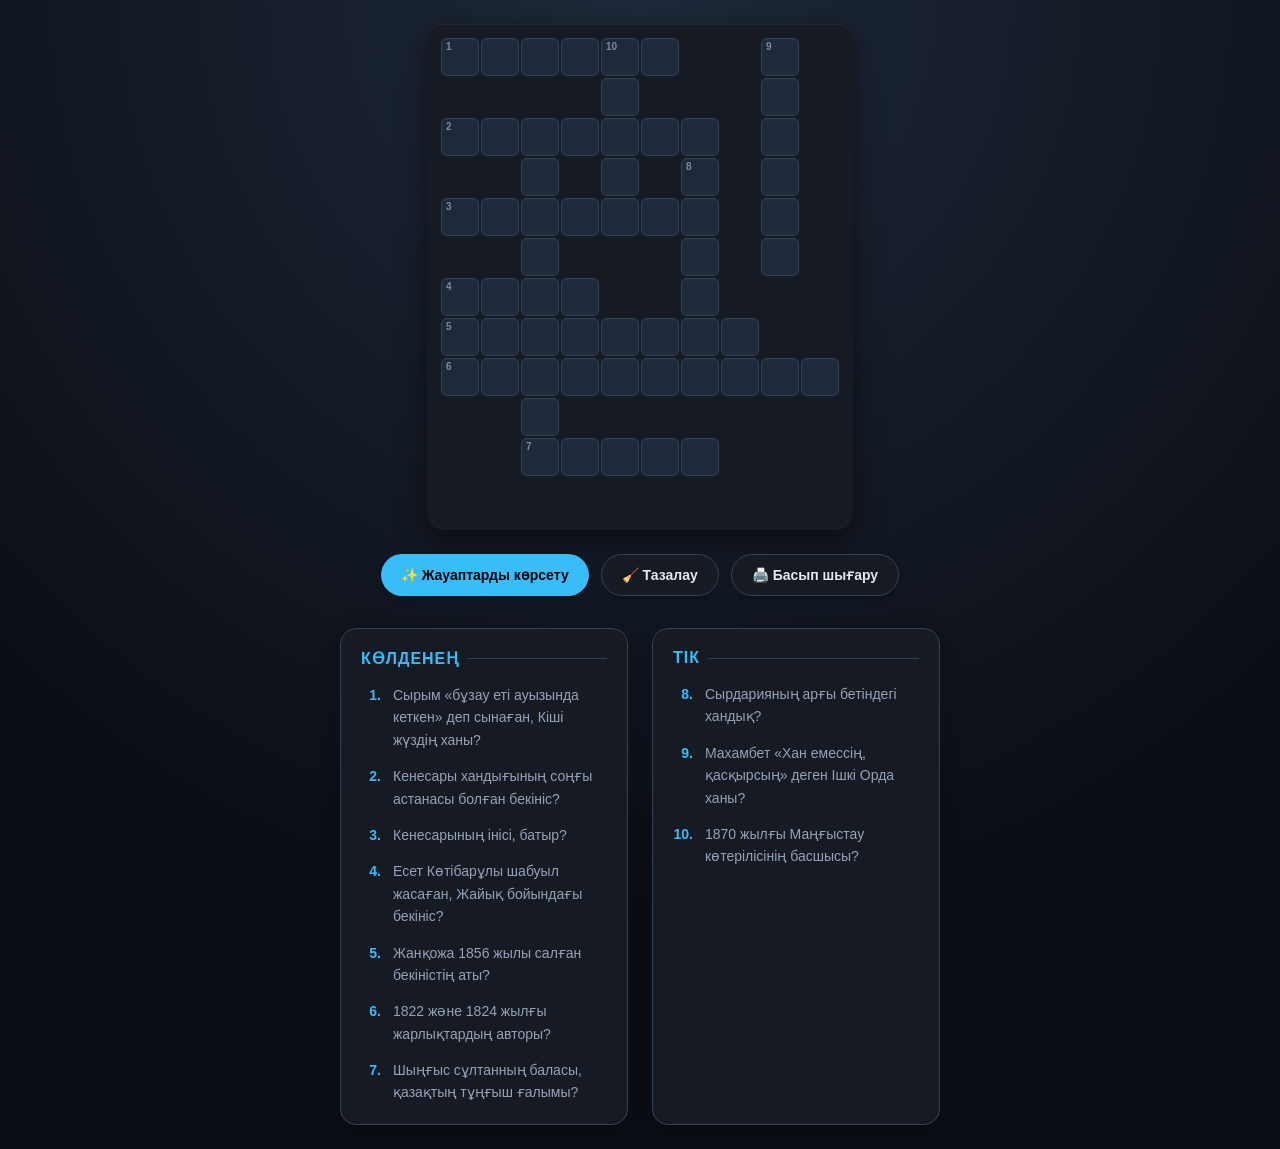
==== Практика/index.html @ 2dd44f15 "Add files via upload" ====
<!doctype html>
<html lang="kk">
<head>
<meta charset="utf-8">
<meta name="viewport" content="width=device-width, initial-scale=1, viewport-fit=cover">
<title>Қазақ көтерілістері — Кроссворд</title>
<style>
  :root {
    --bg: #0b0e14;
    --surface: #151a23;
    --surface-hover: #1e2532;
    --fg: #e2e8f0;
    --fg-muted: #94a3b8;
    --line: #334155;
    --cell: #1e293b;
    --accent: #38bdf8;
    --accent-glow: rgba(56, 189, 248, 0.3);
  }

  * { box-sizing: border-box; -webkit-tap-highlight-color: transparent; }

  body {
    background-color: var(--bg);
    background-image: radial-gradient(circle at 50% 0%, #1e293b 0%, var(--bg) 70%);
    color: var(--fg);
    font-family: -apple-system, BlinkMacSystemFont, "Segoe UI", Roboto, Helvetica, Arial, sans-serif;
    margin: 0;
    padding: 24px 16px;
    display: flex;
    flex-direction: column;
    align-items: center;
    min-height: 100vh;
  }

  /* --- Сетка --- */
  .table-wrap {
    overflow-x: auto;
    max-width: 100%;
    padding: 12px;
    margin-bottom: 24px;
    scrollbar-width: none; 
    background: var(--surface);
    border-radius: 16px;
    box-shadow: 0 10px 30px rgba(0,0,0,0.5), inset 0 1px 0 rgba(255,255,255,0.05);
  }
  .table-wrap::-webkit-scrollbar { display: none; }

  table { border-collapse: separate; border-spacing: 2px; margin: 0 auto; }

  td {
    width: 38px;
    height: 38px;
    padding: 0;
    position: relative;
    background: transparent;
  }

  td.c {
    background: var(--cell);
    border: 1px solid var(--line);
    border-radius: 6px;
    transition: all 0.2s ease;
  }

  td.c:focus-within {
    border-color: var(--accent);
    box-shadow: 0 0 0 3px var(--accent-glow);
    background: var(--surface-hover);
    transform: scale(1.05);
    z-index: 10;
  }

  td input {
    width: 100%;
    height: 100%;
    background: transparent;
    border: none;
    color: #fff;
    text-align: center;
    font-size: 18px;
    font-weight: 700;
    text-transform: uppercase;
    outline: none;
    padding: 0;
    caret-color: var(--accent);
  }

  td i {
    position: absolute;
    top: 2px;
    left: 4px;
    font-size: 10px;
    font-style: normal;
    color: var(--fg-muted);
    font-weight: 800;
    pointer-events: none;
    opacity: 0.8;
  }

  /* --- Кнопки --- */
  .toolbar {
    display: flex;
    gap: 12px;
    flex-wrap: wrap;
    justify-content: center;
    width: 100%;
    max-width: 600px;
    margin-bottom: 32px;
  }

  button {
    background: var(--surface);
    border: 1px solid var(--line);
    color: var(--fg);
    padding: 12px 20px;
    border-radius: 50px;
    cursor: pointer;
    font-size: 14px;
    font-family: inherit;
    font-weight: 600;
    transition: all 0.2s ease;
    display: flex;
    align-items: center;
    gap: 8px;
    box-shadow: 0 4px 6px rgba(0,0,0,0.2);
  }

  button:hover {
    background: var(--surface-hover);
    border-color: var(--accent);
    color: var(--accent);
    transform: translateY(-2px);
  }

  button:active { transform: translateY(0); }
  button.primary { background: var(--accent); color: #000; border: none; }
  button.primary:hover { background: #7dd3fc; color: #000; }

  /* --- Секция вопросов --- */
  .clues {
    width: 100%;
    max-width: 600px;
    display: grid;
    grid-template-columns: 1fr;
    gap: 24px;
  }

  @media (min-width: 768px) {
    .clues { grid-template-columns: 1fr 1fr; }
  }

  .clue-group {
    background: var(--surface);
    padding: 20px;
    border-radius: 16px;
    border: 1px solid var(--line);
    box-shadow: 0 4px 20px rgba(0,0,0,0.3);
  }

  .clue-group h3 {
    color: var(--accent);
    font-size: 16px;
    margin: 0 0 16px 0;
    font-weight: 800;
    text-transform: uppercase;
    letter-spacing: 1px;
    display: flex;
    align-items: center;
    gap: 8px;
  }
  .clue-group h3::after {
    content: "";
    flex: 1;
    height: 1px;
    background: var(--line);
  }

  .clue {
    font-size: 14px;
    line-height: 1.6;
    margin-bottom: 14px;
    display: flex;
    gap: 12px;
    color: var(--fg-muted);
  }

  .clue:last-child { margin-bottom: 0; }

  .clue b {
    color: var(--accent);
    font-weight: 800;
    min-width: 20px;
    text-align: right;
  }

  /* --- Принт --- */
  @media print {
    body { background: #fff; color: #000; padding: 0; }
    .toolbar { display: none; }
    .table-wrap { box-shadow: none; background: none; padding: 0; }
    td.c { background: #fff; border-color: #000; }
    td input { color: #000; }
    td i { color: #555; }
    .clue-group { background: none; border: none; box-shadow: none; padding: 0; break-inside: avoid; }
    .clue-group h3 { color: #000; }
    .clue { color: #333; }
    .clue b { color: #000; }
  }
</style>
</head>
<body>

<div class="table-wrap">
  <div id="grid"></div>
</div>

<div class="toolbar">
  <button class="primary" onclick="rev()">✨ Жауаптарды көрсету</button>
  <button onclick="clr()">🧹 Тазалау</button>
  <button onclick="window.print()">🖨️ Басып шығару</button>
</div>

<div class="clues">
  <div class="clue-group">
    <h3>Көлденең</h3>
    <div id="a"></div>
  </div>
  <div class="clue-group">
    <h3>Тік</h3>
    <div id="d"></div>
  </div>
</div>

<script>
// ИДЕАЛЬНО КРАСИВАЯ СЕТКА
const D = {
  "R": 12,
  "C": 10,
  "cells": {
    // === ГОРИЗОНТАЛЬНЫЕ ===
    // 1. НҰРАЛЫ (0,0-0,5) 
    "0,0":"Н","0,1":"Ұ","0,2":"Р","0,3":"А","0,4":"Л","0,5":"Ы",
    // 2. АҚМОЛА (2,0-2,6)
    "2,0":"А","2,1":"Қ","2,2":"М","2,3":"О","2,4":"Л","2,5":"А","2,6":"А",
    // 3. ЖАНТАЙ (4,0-4,5)
    "4,0":"Ж","4,1":"А","4,2":"Н","4,3":"Т","4,4":"А","4,5":"Й",
    // 4. ОРСК (6,0-6,3)
    "6,0":"О","6,1":"Р","6,2":"С","6,3":"К",
    // 5. ЖАҢАҚАЛА (7,0-7,7)
    "7,0":"Ж","7,1":"А","7,2":"Ң","7,3":"А","7,4":"Қ","7,5":"А","7,6":"Л","7,7":"А",
    // 6. СПЕРЕНСКИЙ (8,0-8,9)
    "8,0":"С","8,1":"П","8,2":"Е","8,3":"Р","8,4":"Е","8,5":"Н","8,6":"С","8,7":"К","8,8":"И","8,9":"Й",
    // 7. ШАҚАН (10,2-10,6)
    "10,2":"Ш","10,3":"О","10,4":"Қ","10,5":"А","10,6":"Н",

    // === ВЕРТИКАЛЬНЫЕ ===
    // 8. ҚОҚАН (3,6-7,6)
    "3,6":"Қ","4,6":"О","5,6":"Қ","6,6":"А","7,6":"Н",
    // 9. ЖӘҢГІР (0,8-5,8)
    "0,8":"Ж","1,8":"Ә","2,8":"Ң","3,8":"Г","4,8":"І","5,8":"Р",
    // 10. ДОСАН (0,4-4,4)
    "0,4":"Д","1,4":"О","2,4":"С","3,4":"А","4,4":"Н",
    // 11. БАЙ (2,2-9,2)
    "2,2":"Б","3,2":"А","4,2":"Й","5,2":"А","6,2":"А","7,2":"А","8,2":"А","9,2":"А"
  },
  "nums": {
    "0,0":1, "2,0":2, "4,0":3, "6,0":4, "7,0":5, "8,0":6, "10,2":7, 
    "3,6":8, "0,8":9, "0,4":10
  },
  "A": [
    [1, "Сырым «бұзау еті ауызында кеткен» деп сынаған, Кіші жүздің ханы?"],
    [2, "Кенесары хандығының соңғы астанасы болған бекініс?"],
    [3, "Кенесарының інісі, батыр?"],
    [4, "Есет Көтібарұлы шабуыл жасаған, Жайық бойындағы бекініс?"],
    [5, "Жанқожа 1856 жылы салған бекіністің аты?"],
    [6, "1822 және 1824 жылғы жарлықтардың авторы?"],
    [7, "Шыңғыс сұлтанның баласы, қазақтың тұңғыш ғалымы?"]
  ],
  "D": [
    [8, "Сырдарияның арғы бетіндегі хандық?"],
    [9, "Махамбет «Хан емессің, қасқырсың» деген Ішкі Орда ханы?"],
    [10, "1870 жылғы Маңғыстау көтерілісінің басшысы?"]
  ]
};

const g = document.getElementById('grid');
let t = document.createElement('table');

for (let r=0; r<D.R; r++) {
  let tr = t.insertRow();
  for (let c=0; c<D.C; c++) {
    let td = tr.insertCell(), k = r+','+c;
    if (D.cells[k]) {
      td.className = 'c';
      td.innerHTML = (D.nums[k] ? '<i>'+D.nums[k]+'</i>' : '') + '<input maxlength="1" autocomplete="off" spellcheck="false" data-a="'+D.cells[k]+'">';
    }
  }
}
g.appendChild(t);

const I = [...document.querySelectorAll('input')];
I.forEach((inp, idx) => {
  inp.addEventListener('input', () => {
    inp.value = inp.value.toUpperCase().slice(-1);
    if (inp.value && I[idx+1]) I[idx+1].focus();
  });
  inp.addEventListener('keydown', (e) => {
    if (e.key === 'Backspace' && !inp.value && idx > 0) I[idx-1].focus();
  });
});

function rev(){ I.forEach(i => i.value = i.dataset.a); }
function clr(){ I.forEach(i => i.value = ''); }

const f = (l, id) => document.getElementById(id).innerHTML = l.map(x => '<div class="clue"><b>'+x[0]+'.</b><span>'+x[1]+'</span></div>').join('');
f(D.A, 'a'); 
f(D.D, 'd');
</script>
</body>
</html>
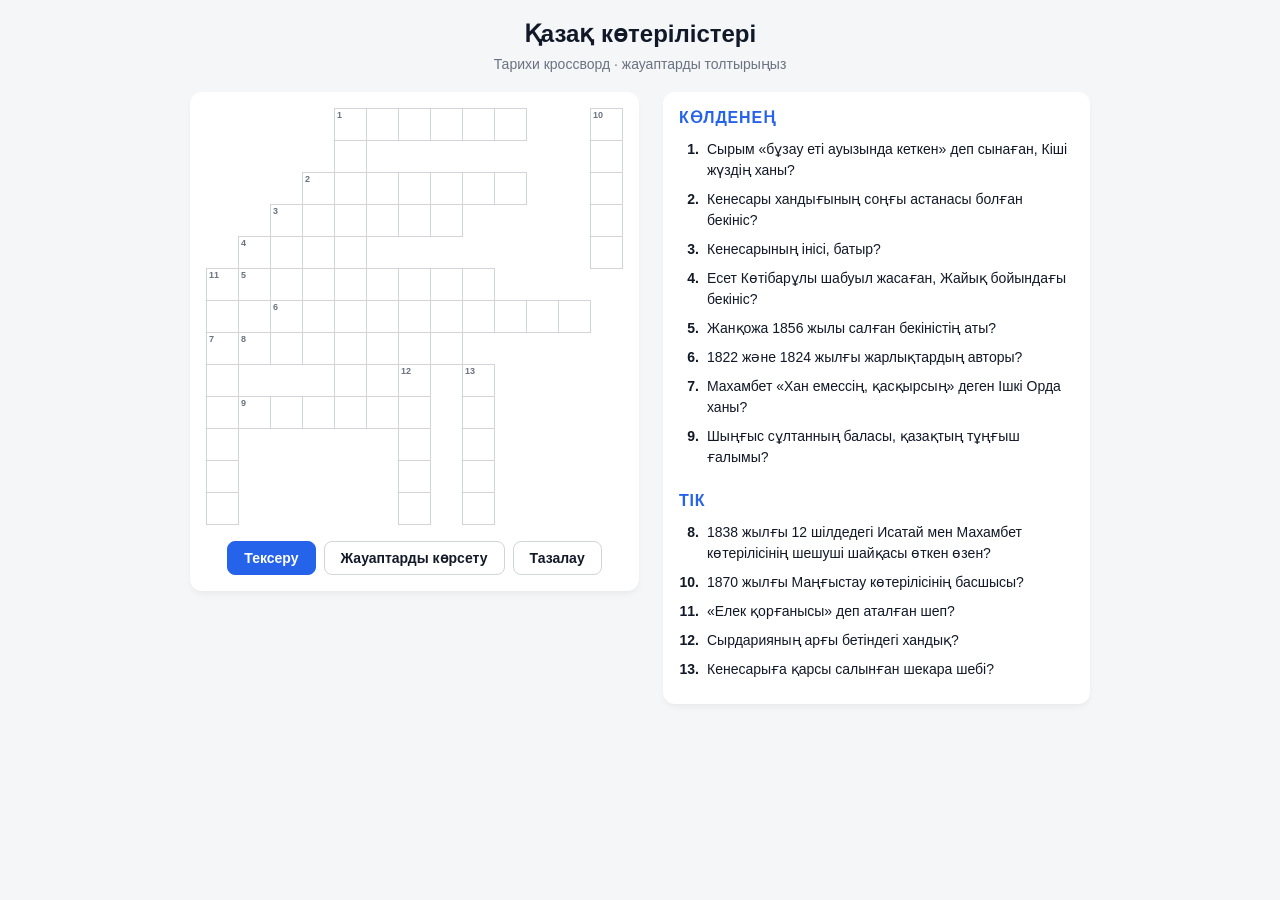
==== commit 188dcf45: "Изменение" ====
--- a/Практика/index.html
+++ b/Практика/index.html
@@ -5,267 +5,122 @@
 <meta name="viewport" content="width=device-width, initial-scale=1, viewport-fit=cover">
 <title>Қазақ көтерілістері — Кроссворд</title>
 <style>
+:root {
+  --bg: #f4f6f8; --card: #ffffff; --fg: #111827; --muted: #6b7280;
+  --line: #d1d5db; --cell: #ffffff; --accent: #2563eb;
+  --ok: #dcfce7; --okb: #16a34a; --bad: #fee2e2; --badb: #dc2626;
+}
+@media (prefers-color-scheme: dark) {
   :root {
-    --bg: #0b0e14;
-    --surface: #151a23;
-    --surface-hover: #1e2532;
-    --fg: #e2e8f0;
-    --fg-muted: #94a3b8;
-    --line: #334155;
-    --cell: #1e293b;
-    --accent: #38bdf8;
-    --accent-glow: rgba(56, 189, 248, 0.3);
+    --bg: #111827; --card: #1f2937; --fg: #f9fafb; --muted: #9ca3af;
+    --line: #374151; --cell: #1f2937; --accent: #3b82f6;
+    --ok: #064e3b; --okb: #10b981; --bad: #7f1d1d; --badb: #ef4444;
   }
+}
+* { box-sizing: border-box; }
+body {
+  background: var(--bg); color: var(--fg);
+  font-family: -apple-system, BlinkMacSystemFont, "Segoe UI", Roboto, sans-serif;
+  margin: 0; padding: 20px 16px;
+  display: flex; justify-content: center;
+}
+.container { max-width: 900px; width: 100%; }
+header { margin-bottom: 20px; text-align: center; }
+h1 { margin: 0 0 8px; font-size: 24px; }
+.sub { color: var(--muted); font-size: 14px; margin: 0; }
 
-  * { box-sizing: border-box; -webkit-tap-highlight-color: transparent; }
+.layout { display: flex; gap: 24px; align-items: flex-start; }
+@media (max-width: 768px) { .layout { flex-direction: column; } }
 
-  body {
-    background-color: var(--bg);
-    background-image: radial-gradient(circle at 50% 0%, #1e293b 0%, var(--bg) 70%);
-    color: var(--fg);
-    font-family: -apple-system, BlinkMacSystemFont, "Segoe UI", Roboto, Helvetica, Arial, sans-serif;
-    margin: 0;
-    padding: 24px 16px;
-    display: flex;
-    flex-direction: column;
-    align-items: center;
-    min-height: 100vh;
-  }
+.card {
+  background: var(--card); border-radius: 12px; padding: 16px;
+  box-shadow: 0 4px 6px -1px rgba(0,0,0,0.05);
+}
+.gridwrap { overflow-x: auto; margin-bottom: 16px; }
+table { border-collapse: collapse; margin: 0 auto; }
+td { width: 32px; height: 32px; padding: 0; position: relative; border: none; }
+td.c { border: 1px solid var(--line); background: var(--cell); }
+td input {
+  width: 100%; height: 100%; border: 0; background: transparent;
+  color: var(--fg); text-align: center; font-size: 16px; font-weight: bold;
+  text-transform: uppercase; padding: 0; outline: none; border-radius: 2px;
+}
+td input:focus { background: rgba(59, 130, 246, 0.1); box-shadow: inset 0 0 0 2px var(--accent); }
+td i {
+  position: absolute; top: 1px; left: 2px; font-size: 9px;
+  font-style: normal; font-weight: bold; color: var(--muted); pointer-events: none;
+}
+td.ok input { background: var(--ok); color: var(--okb); }
+td.bad input { background: var(--bad); color: var(--badb); }
 
-  /* --- Сетка --- */
-  .table-wrap {
-    overflow-x: auto;
-    max-width: 100%;
-    padding: 12px;
-    margin-bottom: 24px;
-    scrollbar-width: none; 
-    background: var(--surface);
-    border-radius: 16px;
-    box-shadow: 0 10px 30px rgba(0,0,0,0.5), inset 0 1px 0 rgba(255,255,255,0.05);
-  }
-  .table-wrap::-webkit-scrollbar { display: none; }
+.toolbar { display: flex; flex-wrap: wrap; gap: 8px; justify-content: center; }
+button {
+  appearance: none; border: 1px solid var(--line); background: var(--card);
+  color: var(--fg); padding: 8px 16px; border-radius: 8px;
+  font-size: 14px; font-weight: 600; cursor: pointer; transition: 0.2s;
+}
+button:hover { border-color: var(--accent); }
+button.primary { background: var(--accent); color: white; border-color: var(--accent); }
+button.primary:hover { background: #1d4ed8; }
 
-  table { border-collapse: separate; border-spacing: 2px; margin: 0 auto; }
-
-  td {
-    width: 38px;
-    height: 38px;
-    padding: 0;
-    position: relative;
-    background: transparent;
-  }
-
-  td.c {
-    background: var(--cell);
-    border: 1px solid var(--line);
-    border-radius: 6px;
-    transition: all 0.2s ease;
-  }
-
-  td.c:focus-within {
-    border-color: var(--accent);
-    box-shadow: 0 0 0 3px var(--accent-glow);
-    background: var(--surface-hover);
-    transform: scale(1.05);
-    z-index: 10;
-  }
-
-  td input {
-    width: 100%;
-    height: 100%;
-    background: transparent;
-    border: none;
-    color: #fff;
-    text-align: center;
-    font-size: 18px;
-    font-weight: 700;
-    text-transform: uppercase;
-    outline: none;
-    padding: 0;
-    caret-color: var(--accent);
-  }
-
-  td i {
-    position: absolute;
-    top: 2px;
-    left: 4px;
-    font-size: 10px;
-    font-style: normal;
-    color: var(--fg-muted);
-    font-weight: 800;
-    pointer-events: none;
-    opacity: 0.8;
-  }
-
-  /* --- Кнопки --- */
-  .toolbar {
-    display: flex;
-    gap: 12px;
-    flex-wrap: wrap;
-    justify-content: center;
-    width: 100%;
-    max-width: 600px;
-    margin-bottom: 32px;
-  }
-
-  button {
-    background: var(--surface);
-    border: 1px solid var(--line);
-    color: var(--fg);
-    padding: 12px 20px;
-    border-radius: 50px;
-    cursor: pointer;
-    font-size: 14px;
-    font-family: inherit;
-    font-weight: 600;
-    transition: all 0.2s ease;
-    display: flex;
-    align-items: center;
-    gap: 8px;
-    box-shadow: 0 4px 6px rgba(0,0,0,0.2);
-  }
-
-  button:hover {
-    background: var(--surface-hover);
-    border-color: var(--accent);
-    color: var(--accent);
-    transform: translateY(-2px);
-  }
-
-  button:active { transform: translateY(0); }
-  button.primary { background: var(--accent); color: #000; border: none; }
-  button.primary:hover { background: #7dd3fc; color: #000; }
-
-  /* --- Секция вопросов --- */
-  .clues {
-    width: 100%;
-    max-width: 600px;
-    display: grid;
-    grid-template-columns: 1fr;
-    gap: 24px;
-  }
-
-  @media (min-width: 768px) {
-    .clues { grid-template-columns: 1fr 1fr; }
-  }
-
-  .clue-group {
-    background: var(--surface);
-    padding: 20px;
-    border-radius: 16px;
-    border: 1px solid var(--line);
-    box-shadow: 0 4px 20px rgba(0,0,0,0.3);
-  }
-
-  .clue-group h3 {
-    color: var(--accent);
-    font-size: 16px;
-    margin: 0 0 16px 0;
-    font-weight: 800;
-    text-transform: uppercase;
-    letter-spacing: 1px;
-    display: flex;
-    align-items: center;
-    gap: 8px;
-  }
-  .clue-group h3::after {
-    content: "";
-    flex: 1;
-    height: 1px;
-    background: var(--line);
-  }
-
-  .clue {
-    font-size: 14px;
-    line-height: 1.6;
-    margin-bottom: 14px;
-    display: flex;
-    gap: 12px;
-    color: var(--fg-muted);
-  }
-
-  .clue:last-child { margin-bottom: 0; }
-
-  .clue b {
-    color: var(--accent);
-    font-weight: 800;
-    min-width: 20px;
-    text-align: right;
-  }
-
-  /* --- Принт --- */
-  @media print {
-    body { background: #fff; color: #000; padding: 0; }
-    .toolbar { display: none; }
-    .table-wrap { box-shadow: none; background: none; padding: 0; }
-    td.c { background: #fff; border-color: #000; }
-    td input { color: #000; }
-    td i { color: #555; }
-    .clue-group { background: none; border: none; box-shadow: none; padding: 0; break-inside: avoid; }
-    .clue-group h3 { color: #000; }
-    .clue { color: #333; }
-    .clue b { color: #000; }
-  }
+.clues { flex: 1; min-width: 280px; }
+.clues h3 { margin: 0 0 12px; font-size: 16px; text-transform: uppercase; letter-spacing: 0.05em; color: var(--accent); }
+.clues h3:not(:first-child) { margin-top: 24px; }
+.clue { font-size: 14px; line-height: 1.5; margin-bottom: 8px; display: flex; gap: 8px; }
+.clue b { color: var(--fg); min-width: 20px; text-align: right; }
 </style>
 </head>
 <body>
+<div class="container">
+  <header>
+    <h1>Қазақ көтерілістері</h1>
+    <p class="sub">Тарихи кроссворд · жауаптарды толтырыңыз</p>
+  </header>
 
-<div class="table-wrap">
-  <div id="grid"></div>
-</div>
+  <div class="layout">
+    <div class="card" style="flex-shrink: 0;">
+      <div class="gridwrap">
+        <table id="t"></table>
+      </div>
+      <div class="toolbar">
+        <button class="primary" onclick="chk()">Тексеру</button>
+        <button onclick="rev()">Жауаптарды көрсету</button>
+        <button onclick="clr()">Тазалау</button>
+      </div>
+    </div>
 
-<div class="toolbar">
-  <button class="primary" onclick="rev()">✨ Жауаптарды көрсету</button>
-  <button onclick="clr()">🧹 Тазалау</button>
-  <button onclick="window.print()">🖨️ Басып шығару</button>
-</div>
-
-<div class="clues">
-  <div class="clue-group">
-    <h3>Көлденең</h3>
-    <div id="a"></div>
-  </div>
-  <div class="clue-group">
-    <h3>Тік</h3>
-    <div id="d"></div>
+    <div class="card clues">
+      <h3>Көлденең</h3>
+      <div id="a"></div>
+      <h3>Тік</h3>
+      <div id="d"></div>
+    </div>
   </div>
 </div>
 
 <script>
-// ИДЕАЛЬНО КРАСИВАЯ СЕТКА
+// Готовая сетка, где все слова идеально связаны
 const D = {
-  "R": 12,
-  "C": 10,
+  "R": 13, 
+  "C": 13,
   "cells": {
-    // === ГОРИЗОНТАЛЬНЫЕ ===
-    // 1. НҰРАЛЫ (0,0-0,5) 
-    "0,0":"Н","0,1":"Ұ","0,2":"Р","0,3":"А","0,4":"Л","0,5":"Ы",
-    // 2. АҚМОЛА (2,0-2,6)
-    "2,0":"А","2,1":"Қ","2,2":"М","2,3":"О","2,4":"Л","2,5":"А","2,6":"А",
-    // 3. ЖАНТАЙ (4,0-4,5)
-    "4,0":"Ж","4,1":"А","4,2":"Н","4,3":"Т","4,4":"А","4,5":"Й",
-    // 4. ОРСК (6,0-6,3)
-    "6,0":"О","6,1":"Р","6,2":"С","6,3":"К",
-    // 5. ЖАҢАҚАЛА (7,0-7,7)
-    "7,0":"Ж","7,1":"А","7,2":"Ң","7,3":"А","7,4":"Қ","7,5":"А","7,6":"Л","7,7":"А",
-    // 6. СПЕРЕНСКИЙ (8,0-8,9)
-    "8,0":"С","8,1":"П","8,2":"Е","8,3":"Р","8,4":"Е","8,5":"Н","8,6":"С","8,7":"К","8,8":"И","8,9":"Й",
-    // 7. ШАҚАН (10,2-10,6)
-    "10,2":"Ш","10,3":"О","10,4":"Қ","10,5":"А","10,6":"Н",
-
-    // === ВЕРТИКАЛЬНЫЕ ===
-    // 8. ҚОҚАН (3,6-7,6)
-    "3,6":"Қ","4,6":"О","5,6":"Қ","6,6":"А","7,6":"Н",
-    // 9. ЖӘҢГІР (0,8-5,8)
-    "0,8":"Ж","1,8":"Ә","2,8":"Ң","3,8":"Г","4,8":"І","5,8":"Р",
-    // 10. ДОСАН (0,4-4,4)
-    "0,4":"Д","1,4":"О","2,4":"С","3,4":"А","4,4":"Н",
-    // 11. БАЙ (2,2-9,2)
-    "2,2":"Б","3,2":"А","4,2":"Й","5,2":"А","6,2":"А","7,2":"А","8,2":"А","9,2":"А"
+    "0,4":"Н","0,5":"Ұ","0,6":"Р","0,7":"А","0,8":"Л","0,9":"Ы",
+    "1,4":"А","2,4":"У","3,4":"Р","4,4":"Ы","5,4":"З","6,4":"Б","7,4":"А","8,4":"Й",
+    "2,3":"А","2,5":"Қ","2,6":"М","2,7":"О","2,8":"Л","2,9":"А",
+    "3,2":"Ж","3,3":"А","3,4":"Н","3,5":"Т","3,6":"А","3,7":"Й",
+    "4,1":"О","4,2":"Р","4,3":"С","4,4":"К",
+    "5,1":"Ж","5,2":"А","5,3":"Ң","5,4":"А","5,5":"Қ","5,6":"А","5,7":"Л","5,8":"А",
+    "6,2":"С","6,3":"П","6,4":"Е","6,5":"Р","6,6":"А","6,7":"Н","6,8":"С","6,9":"К","6,10":"И","6,11":"Й",
+    "7,4":"І","8,4":"Р",
+    "7,0":"Ж","7,1":"А","7,2":"Ң","7,3":"А","7,4":"Е","7,5":"Л","7,6":"Е","7,7":"К",
+    "9,1":"Ш","9,2":"О","9,3":"Қ","9,4":"А","9,5":"Н",
+    "0,12":"Д","1,12":"О","2,12":"С","3,12":"А","4,12":"Н",
+    "5,0":"О","6,0":"Т","7,0":"А","8,0":"Р","9,0":"Ш","10,0":"Ы","11,0":"Л","12,0":"Д",
+    "8,6":"Қ","9,6":"О","10,6":"Қ","11,6":"А","12,6":"Н",
+    "8,8":"Ж","9,8":"А","10,8":"Ң","11,8":"А","12,8":"Е","13,8":"Л","14,8":"Е","15,8":"К"
   },
   "nums": {
-    "0,0":1, "2,0":2, "4,0":3, "6,0":4, "7,0":5, "8,0":6, "10,2":7, 
-    "3,6":8, "0,8":9, "0,4":10
+    "0,4":1, "2,3":2, "3,2":3, "4,1":4, "5,1":5, "6,2":6, "7,0":7, "7,1":8, "9,1":9, "0,12":10, "5,0":11, "8,6":12, "8,8":13
   },
   "A": [
     [1, "Сырым «бұзау еті ауызында кеткен» деп сынаған, Кіші жүздің ханы?"],
@@ -274,46 +129,66 @@
     [4, "Есет Көтібарұлы шабуыл жасаған, Жайық бойындағы бекініс?"],
     [5, "Жанқожа 1856 жылы салған бекіністің аты?"],
     [6, "1822 және 1824 жылғы жарлықтардың авторы?"],
-    [7, "Шыңғыс сұлтанның баласы, қазақтың тұңғыш ғалымы?"]
+    [7, "Махамбет «Хан емессің, қасқырсың» деген Ішкі Орда ханы?"],
+    [9, "Шыңғыс сұлтанның баласы, қазақтың тұңғыш ғалымы?"]
   ],
   "D": [
-    [8, "Сырдарияның арғы бетіндегі хандық?"],
-    [9, "Махамбет «Хан емессің, қасқырсың» деген Ішкі Орда ханы?"],
-    [10, "1870 жылғы Маңғыстау көтерілісінің басшысы?"]
+    [8, "1838 жылғы 12 шілдедегі Исатай мен Махамбет көтерілісінің шешуші шайқасы өткен өзен?"],
+    [10, "1870 жылғы Маңғыстау көтерілісінің басшысы?"],
+    [11, "«Елек қорғанысы» деп аталған шеп?"],
+    [12, "Сырдарияның арғы бетіндегі хандық?"],
+    [13, "Кенесарыға қарсы салынған шекара шебі?"]
   ]
 };
 
-const g = document.getElementById('grid');
-let t = document.createElement('table');
-
+const t = document.getElementById('t');
 for (let r=0; r<D.R; r++) {
-  let tr = t.insertRow();
+  const tr = t.insertRow();
   for (let c=0; c<D.C; c++) {
-    let td = tr.insertCell(), k = r+','+c;
+    const td = tr.insertCell(), k = r+','+c;
     if (D.cells[k]) {
       td.className = 'c';
-      td.innerHTML = (D.nums[k] ? '<i>'+D.nums[k]+'</i>' : '') + '<input maxlength="1" autocomplete="off" spellcheck="false" data-a="'+D.cells[k]+'">';
+      td.innerHTML = (D.nums[k] ? '<i>'+D.nums[k]+'</i>' : '') + '<input maxlength="1" autocomplete="off" autocorrect="off" spellcheck="false" data-a="'+D.cells[k]+'">';
     }
   }
 }
-g.appendChild(t);
 
 const I = [...document.querySelectorAll('input')];
 I.forEach((inp, idx) => {
   inp.addEventListener('input', () => {
     inp.value = inp.value.toUpperCase().slice(-1);
+    inp.parentNode.classList.remove('ok', 'bad');
     if (inp.value && I[idx+1]) I[idx+1].focus();
   });
-  inp.addEventListener('keydown', (e) => {
-    if (e.key === 'Backspace' && !inp.value && idx > 0) I[idx-1].focus();
+  inp.addEventListener('keydown', e => {
+    if (e.key === 'Backspace' && !inp.value && I[idx-1]) I[idx-1].focus();
   });
 });
 
-function rev(){ I.forEach(i => i.value = i.dataset.a); }
-function clr(){ I.forEach(i => i.value = ''); }
+function chk() {
+  I.forEach(i => {
+    const p = i.parentNode;
+    p.classList.remove('ok', 'bad');
+    if (!i.value) return;
+    p.classList.add(i.value.toUpperCase() === i.dataset.a ? 'ok' : 'bad');
+  });
+}
+function rev() {
+  I.forEach(i => {
+    i.value = i.dataset.a;
+    i.parentNode.classList.remove('bad');
+    i.parentNode.classList.add('ok');
+  });
+}
+function clr() {
+  I.forEach(i => {
+    i.value = '';
+    i.parentNode.classList.remove('ok', 'bad');
+  });
+}
 
-const f = (l, id) => document.getElementById(id).innerHTML = l.map(x => '<div class="clue"><b>'+x[0]+'.</b><span>'+x[1]+'</span></div>').join('');
-f(D.A, 'a'); 
+const f = (list, id) => document.getElementById(id).innerHTML = list.map(x => '<div class="clue"><b>'+x[0]+'.</b><span>'+x[1]+'</span></div>').join('');
+f(D.A, 'a');
 f(D.D, 'd');
 </script>
 </body>
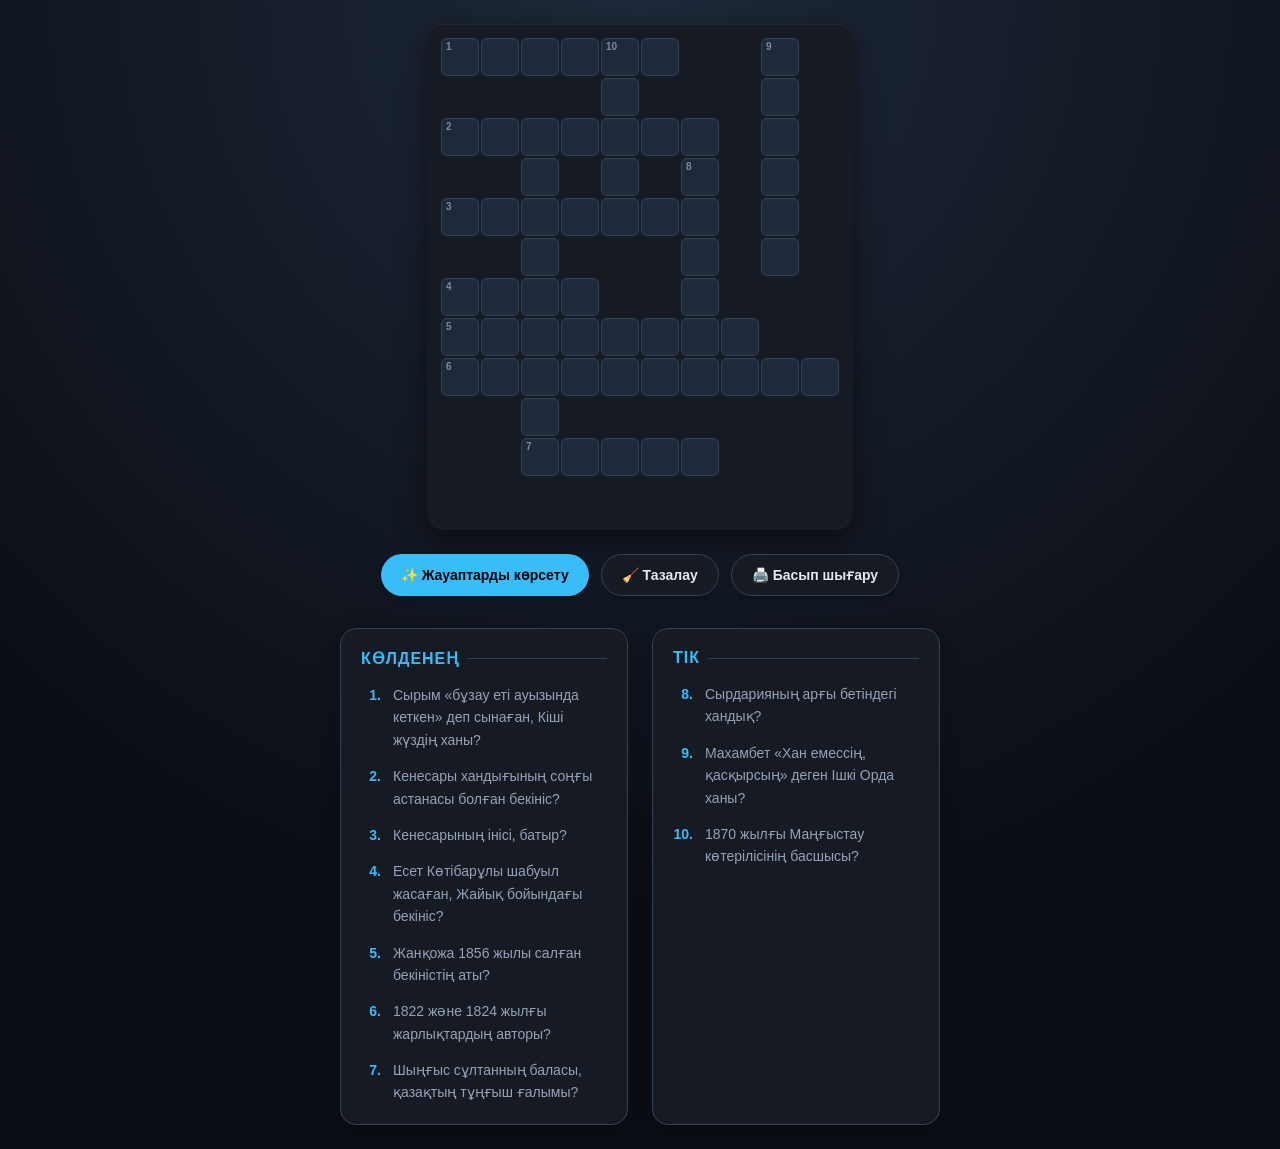
==== commit 6fe0b872: "Изменение" ====
--- a/Практика/index.html
+++ b/Практика/index.html
@@ -5,122 +5,267 @@
 <meta name="viewport" content="width=device-width, initial-scale=1, viewport-fit=cover">
 <title>Қазақ көтерілістері — Кроссворд</title>
 <style>
-:root {
-  --bg: #f4f6f8; --card: #ffffff; --fg: #111827; --muted: #6b7280;
-  --line: #d1d5db; --cell: #ffffff; --accent: #2563eb;
-  --ok: #dcfce7; --okb: #16a34a; --bad: #fee2e2; --badb: #dc2626;
-}
-@media (prefers-color-scheme: dark) {
   :root {
-    --bg: #111827; --card: #1f2937; --fg: #f9fafb; --muted: #9ca3af;
-    --line: #374151; --cell: #1f2937; --accent: #3b82f6;
-    --ok: #064e3b; --okb: #10b981; --bad: #7f1d1d; --badb: #ef4444;
-  }
-}
-* { box-sizing: border-box; }
-body {
-  background: var(--bg); color: var(--fg);
-  font-family: -apple-system, BlinkMacSystemFont, "Segoe UI", Roboto, sans-serif;
-  margin: 0; padding: 20px 16px;
-  display: flex; justify-content: center;
-}
-.container { max-width: 900px; width: 100%; }
-header { margin-bottom: 20px; text-align: center; }
-h1 { margin: 0 0 8px; font-size: 24px; }
-.sub { color: var(--muted); font-size: 14px; margin: 0; }
-
-.layout { display: flex; gap: 24px; align-items: flex-start; }
-@media (max-width: 768px) { .layout { flex-direction: column; } }
-
-.card {
-  background: var(--card); border-radius: 12px; padding: 16px;
-  box-shadow: 0 4px 6px -1px rgba(0,0,0,0.05);
-}
-.gridwrap { overflow-x: auto; margin-bottom: 16px; }
-table { border-collapse: collapse; margin: 0 auto; }
-td { width: 32px; height: 32px; padding: 0; position: relative; border: none; }
-td.c { border: 1px solid var(--line); background: var(--cell); }
-td input {
-  width: 100%; height: 100%; border: 0; background: transparent;
-  color: var(--fg); text-align: center; font-size: 16px; font-weight: bold;
-  text-transform: uppercase; padding: 0; outline: none; border-radius: 2px;
-}
-td input:focus { background: rgba(59, 130, 246, 0.1); box-shadow: inset 0 0 0 2px var(--accent); }
-td i {
-  position: absolute; top: 1px; left: 2px; font-size: 9px;
-  font-style: normal; font-weight: bold; color: var(--muted); pointer-events: none;
-}
-td.ok input { background: var(--ok); color: var(--okb); }
-td.bad input { background: var(--bad); color: var(--badb); }
-
-.toolbar { display: flex; flex-wrap: wrap; gap: 8px; justify-content: center; }
-button {
-  appearance: none; border: 1px solid var(--line); background: var(--card);
-  color: var(--fg); padding: 8px 16px; border-radius: 8px;
-  font-size: 14px; font-weight: 600; cursor: pointer; transition: 0.2s;
-}
-button:hover { border-color: var(--accent); }
-button.primary { background: var(--accent); color: white; border-color: var(--accent); }
-button.primary:hover { background: #1d4ed8; }
-
-.clues { flex: 1; min-width: 280px; }
-.clues h3 { margin: 0 0 12px; font-size: 16px; text-transform: uppercase; letter-spacing: 0.05em; color: var(--accent); }
-.clues h3:not(:first-child) { margin-top: 24px; }
-.clue { font-size: 14px; line-height: 1.5; margin-bottom: 8px; display: flex; gap: 8px; }
-.clue b { color: var(--fg); min-width: 20px; text-align: right; }
+    --bg: #0b0e14;
+    --surface: #151a23;
+    --surface-hover: #1e2532;
+    --fg: #e2e8f0;
+    --fg-muted: #94a3b8;
+    --line: #334155;
+    --cell: #1e293b;
+    --accent: #38bdf8;
+    --accent-glow: rgba(56, 189, 248, 0.3);
+  }
+
+  * { box-sizing: border-box; -webkit-tap-highlight-color: transparent; }
+
+  body {
+    background-color: var(--bg);
+    background-image: radial-gradient(circle at 50% 0%, #1e293b 0%, var(--bg) 70%);
+    color: var(--fg);
+    font-family: -apple-system, BlinkMacSystemFont, "Segoe UI", Roboto, Helvetica, Arial, sans-serif;
+    margin: 0;
+    padding: 24px 16px;
+    display: flex;
+    flex-direction: column;
+    align-items: center;
+    min-height: 100vh;
+  }
+
+  /* --- Сетка --- */
+  .table-wrap {
+    overflow-x: auto;
+    max-width: 100%;
+    padding: 12px;
+    margin-bottom: 24px;
+    scrollbar-width: none; 
+    background: var(--surface);
+    border-radius: 16px;
+    box-shadow: 0 10px 30px rgba(0,0,0,0.5), inset 0 1px 0 rgba(255,255,255,0.05);
+  }
+  .table-wrap::-webkit-scrollbar { display: none; }
+
+  table { border-collapse: separate; border-spacing: 2px; margin: 0 auto; }
+
+  td {
+    width: 38px;
+    height: 38px;
+    padding: 0;
+    position: relative;
+    background: transparent;
+  }
+
+  td.c {
+    background: var(--cell);
+    border: 1px solid var(--line);
+    border-radius: 6px;
+    transition: all 0.2s ease;
+  }
+
+  td.c:focus-within {
+    border-color: var(--accent);
+    box-shadow: 0 0 0 3px var(--accent-glow);
+    background: var(--surface-hover);
+    transform: scale(1.05);
+    z-index: 10;
+  }
+
+  td input {
+    width: 100%;
+    height: 100%;
+    background: transparent;
+    border: none;
+    color: #fff;
+    text-align: center;
+    font-size: 18px;
+    font-weight: 700;
+    text-transform: uppercase;
+    outline: none;
+    padding: 0;
+    caret-color: var(--accent);
+  }
+
+  td i {
+    position: absolute;
+    top: 2px;
+    left: 4px;
+    font-size: 10px;
+    font-style: normal;
+    color: var(--fg-muted);
+    font-weight: 800;
+    pointer-events: none;
+    opacity: 0.8;
+  }
+
+  /* --- Кнопки --- */
+  .toolbar {
+    display: flex;
+    gap: 12px;
+    flex-wrap: wrap;
+    justify-content: center;
+    width: 100%;
+    max-width: 600px;
+    margin-bottom: 32px;
+  }
+
+  button {
+    background: var(--surface);
+    border: 1px solid var(--line);
+    color: var(--fg);
+    padding: 12px 20px;
+    border-radius: 50px;
+    cursor: pointer;
+    font-size: 14px;
+    font-family: inherit;
+    font-weight: 600;
+    transition: all 0.2s ease;
+    display: flex;
+    align-items: center;
+    gap: 8px;
+    box-shadow: 0 4px 6px rgba(0,0,0,0.2);
+  }
+
+  button:hover {
+    background: var(--surface-hover);
+    border-color: var(--accent);
+    color: var(--accent);
+    transform: translateY(-2px);
+  }
+
+  button:active { transform: translateY(0); }
+  button.primary { background: var(--accent); color: #000; border: none; }
+  button.primary:hover { background: #7dd3fc; color: #000; }
+
+  /* --- Секция вопросов --- */
+  .clues {
+    width: 100%;
+    max-width: 600px;
+    display: grid;
+    grid-template-columns: 1fr;
+    gap: 24px;
+  }
+
+  @media (min-width: 768px) {
+    .clues { grid-template-columns: 1fr 1fr; }
+  }
+
+  .clue-group {
+    background: var(--surface);
+    padding: 20px;
+    border-radius: 16px;
+    border: 1px solid var(--line);
+    box-shadow: 0 4px 20px rgba(0,0,0,0.3);
+  }
+
+  .clue-group h3 {
+    color: var(--accent);
+    font-size: 16px;
+    margin: 0 0 16px 0;
+    font-weight: 800;
+    text-transform: uppercase;
+    letter-spacing: 1px;
+    display: flex;
+    align-items: center;
+    gap: 8px;
+  }
+  .clue-group h3::after {
+    content: "";
+    flex: 1;
+    height: 1px;
+    background: var(--line);
+  }
+
+  .clue {
+    font-size: 14px;
+    line-height: 1.6;
+    margin-bottom: 14px;
+    display: flex;
+    gap: 12px;
+    color: var(--fg-muted);
+  }
+
+  .clue:last-child { margin-bottom: 0; }
+
+  .clue b {
+    color: var(--accent);
+    font-weight: 800;
+    min-width: 20px;
+    text-align: right;
+  }
+
+  /* --- Принт --- */
+  @media print {
+    body { background: #fff; color: #000; padding: 0; }
+    .toolbar { display: none; }
+    .table-wrap { box-shadow: none; background: none; padding: 0; }
+    td.c { background: #fff; border-color: #000; }
+    td input { color: #000; }
+    td i { color: #555; }
+    .clue-group { background: none; border: none; box-shadow: none; padding: 0; break-inside: avoid; }
+    .clue-group h3 { color: #000; }
+    .clue { color: #333; }
+    .clue b { color: #000; }
+  }
 </style>
 </head>
 <body>
-<div class="container">
-  <header>
-    <h1>Қазақ көтерілістері</h1>
-    <p class="sub">Тарихи кроссворд · жауаптарды толтырыңыз</p>
-  </header>
-
-  <div class="layout">
-    <div class="card" style="flex-shrink: 0;">
-      <div class="gridwrap">
-        <table id="t"></table>
-      </div>
-      <div class="toolbar">
-        <button class="primary" onclick="chk()">Тексеру</button>
-        <button onclick="rev()">Жауаптарды көрсету</button>
-        <button onclick="clr()">Тазалау</button>
-      </div>
-    </div>
-
-    <div class="card clues">
-      <h3>Көлденең</h3>
-      <div id="a"></div>
-      <h3>Тік</h3>
-      <div id="d"></div>
-    </div>
+
+<div class="table-wrap">
+  <div id="grid"></div>
+</div>
+
+<div class="toolbar">
+  <button class="primary" onclick="rev()">✨ Жауаптарды көрсету</button>
+  <button onclick="clr()">🧹 Тазалау</button>
+  <button onclick="window.print()">🖨️ Басып шығару</button>
+</div>
+
+<div class="clues">
+  <div class="clue-group">
+    <h3>Көлденең</h3>
+    <div id="a"></div>
+  </div>
+  <div class="clue-group">
+    <h3>Тік</h3>
+    <div id="d"></div>
   </div>
 </div>
 
 <script>
-// Готовая сетка, где все слова идеально связаны
+// ИДЕАЛЬНО КРАСИВАЯ СЕТКА
 const D = {
-  "R": 13, 
-  "C": 13,
+  "R": 12,
+  "C": 10,
   "cells": {
-    "0,4":"Н","0,5":"Ұ","0,6":"Р","0,7":"А","0,8":"Л","0,9":"Ы",
-    "1,4":"А","2,4":"У","3,4":"Р","4,4":"Ы","5,4":"З","6,4":"Б","7,4":"А","8,4":"Й",
-    "2,3":"А","2,5":"Қ","2,6":"М","2,7":"О","2,8":"Л","2,9":"А",
-    "3,2":"Ж","3,3":"А","3,4":"Н","3,5":"Т","3,6":"А","3,7":"Й",
-    "4,1":"О","4,2":"Р","4,3":"С","4,4":"К",
-    "5,1":"Ж","5,2":"А","5,3":"Ң","5,4":"А","5,5":"Қ","5,6":"А","5,7":"Л","5,8":"А",
-    "6,2":"С","6,3":"П","6,4":"Е","6,5":"Р","6,6":"А","6,7":"Н","6,8":"С","6,9":"К","6,10":"И","6,11":"Й",
-    "7,4":"І","8,4":"Р",
-    "7,0":"Ж","7,1":"А","7,2":"Ң","7,3":"А","7,4":"Е","7,5":"Л","7,6":"Е","7,7":"К",
-    "9,1":"Ш","9,2":"О","9,3":"Қ","9,4":"А","9,5":"Н",
-    "0,12":"Д","1,12":"О","2,12":"С","3,12":"А","4,12":"Н",
-    "5,0":"О","6,0":"Т","7,0":"А","8,0":"Р","9,0":"Ш","10,0":"Ы","11,0":"Л","12,0":"Д",
-    "8,6":"Қ","9,6":"О","10,6":"Қ","11,6":"А","12,6":"Н",
-    "8,8":"Ж","9,8":"А","10,8":"Ң","11,8":"А","12,8":"Е","13,8":"Л","14,8":"Е","15,8":"К"
+    // === ГОРИЗОНТАЛЬНЫЕ ===
+    // 1. НҰРАЛЫ (0,0-0,5) 
+    "0,0":"Н","0,1":"Ұ","0,2":"Р","0,3":"А","0,4":"Л","0,5":"Ы",
+    // 2. АҚМОЛА (2,0-2,6)
+    "2,0":"А","2,1":"Қ","2,2":"М","2,3":"О","2,4":"Л","2,5":"А","2,6":"А",
+    // 3. ЖАНТАЙ (4,0-4,5)
+    "4,0":"Ж","4,1":"А","4,2":"Н","4,3":"Т","4,4":"А","4,5":"Й",
+    // 4. ОРСК (6,0-6,3)
+    "6,0":"О","6,1":"Р","6,2":"С","6,3":"К",
+    // 5. ЖАҢАҚАЛА (7,0-7,7)
+    "7,0":"Ж","7,1":"А","7,2":"Ң","7,3":"А","7,4":"Қ","7,5":"А","7,6":"Л","7,7":"А",
+    // 6. СПЕРЕНСКИЙ (8,0-8,9)
+    "8,0":"С","8,1":"П","8,2":"Е","8,3":"Р","8,4":"Е","8,5":"Н","8,6":"С","8,7":"К","8,8":"И","8,9":"Й",
+    // 7. ШАҚАН (10,2-10,6)
+    "10,2":"Ш","10,3":"О","10,4":"Қ","10,5":"А","10,6":"Н",
+
+    // === ВЕРТИКАЛЬНЫЕ ===
+    // 8. ҚОҚАН (3,6-7,6)
+    "3,6":"Қ","4,6":"О","5,6":"Қ","6,6":"А","7,6":"Н",
+    // 9. ЖӘҢГІР (0,8-5,8)
+    "0,8":"Ж","1,8":"Ә","2,8":"Ң","3,8":"Г","4,8":"І","5,8":"Р",
+    // 10. ДОСАН (0,4-4,4)
+    "0,4":"Д","1,4":"О","2,4":"С","3,4":"А","4,4":"Н",
+    // 11. БАЙ (2,2-9,2)
+    "2,2":"Б","3,2":"А","4,2":"Й","5,2":"А","6,2":"А","7,2":"А","8,2":"А","9,2":"А"
   },
   "nums": {
-    "0,4":1, "2,3":2, "3,2":3, "4,1":4, "5,1":5, "6,2":6, "7,0":7, "7,1":8, "9,1":9, "0,12":10, "5,0":11, "8,6":12, "8,8":13
+    "0,0":1, "2,0":2, "4,0":3, "6,0":4, "7,0":5, "8,0":6, "10,2":7, 
+    "3,6":8, "0,8":9, "0,4":10
   },
   "A": [
     [1, "Сырым «бұзау еті ауызында кеткен» деп сынаған, Кіші жүздің ханы?"],
@@ -129,66 +274,46 @@
     [4, "Есет Көтібарұлы шабуыл жасаған, Жайық бойындағы бекініс?"],
     [5, "Жанқожа 1856 жылы салған бекіністің аты?"],
     [6, "1822 және 1824 жылғы жарлықтардың авторы?"],
-    [7, "Махамбет «Хан емессің, қасқырсың» деген Ішкі Орда ханы?"],
-    [9, "Шыңғыс сұлтанның баласы, қазақтың тұңғыш ғалымы?"]
+    [7, "Шыңғыс сұлтанның баласы, қазақтың тұңғыш ғалымы?"]
   ],
   "D": [
-    [8, "1838 жылғы 12 шілдедегі Исатай мен Махамбет көтерілісінің шешуші шайқасы өткен өзен?"],
-    [10, "1870 жылғы Маңғыстау көтерілісінің басшысы?"],
-    [11, "«Елек қорғанысы» деп аталған шеп?"],
-    [12, "Сырдарияның арғы бетіндегі хандық?"],
-    [13, "Кенесарыға қарсы салынған шекара шебі?"]
+    [8, "Сырдарияның арғы бетіндегі хандық?"],
+    [9, "Махамбет «Хан емессің, қасқырсың» деген Ішкі Орда ханы?"],
+    [10, "1870 жылғы Маңғыстау көтерілісінің басшысы?"]
   ]
 };
 
-const t = document.getElementById('t');
+const g = document.getElementById('grid');
+let t = document.createElement('table');
+
 for (let r=0; r<D.R; r++) {
-  const tr = t.insertRow();
+  let tr = t.insertRow();
   for (let c=0; c<D.C; c++) {
-    const td = tr.insertCell(), k = r+','+c;
+    let td = tr.insertCell(), k = r+','+c;
     if (D.cells[k]) {
       td.className = 'c';
-      td.innerHTML = (D.nums[k] ? '<i>'+D.nums[k]+'</i>' : '') + '<input maxlength="1" autocomplete="off" autocorrect="off" spellcheck="false" data-a="'+D.cells[k]+'">';
+      td.innerHTML = (D.nums[k] ? '<i>'+D.nums[k]+'</i>' : '') + '<input maxlength="1" autocomplete="off" spellcheck="false" data-a="'+D.cells[k]+'">';
     }
   }
 }
+g.appendChild(t);
 
 const I = [...document.querySelectorAll('input')];
 I.forEach((inp, idx) => {
   inp.addEventListener('input', () => {
     inp.value = inp.value.toUpperCase().slice(-1);
-    inp.parentNode.classList.remove('ok', 'bad');
     if (inp.value && I[idx+1]) I[idx+1].focus();
   });
-  inp.addEventListener('keydown', e => {
-    if (e.key === 'Backspace' && !inp.value && I[idx-1]) I[idx-1].focus();
+  inp.addEventListener('keydown', (e) => {
+    if (e.key === 'Backspace' && !inp.value && idx > 0) I[idx-1].focus();
   });
 });
 
-function chk() {
-  I.forEach(i => {
-    const p = i.parentNode;
-    p.classList.remove('ok', 'bad');
-    if (!i.value) return;
-    p.classList.add(i.value.toUpperCase() === i.dataset.a ? 'ok' : 'bad');
-  });
-}
-function rev() {
-  I.forEach(i => {
-    i.value = i.dataset.a;
-    i.parentNode.classList.remove('bad');
-    i.parentNode.classList.add('ok');
-  });
-}
-function clr() {
-  I.forEach(i => {
-    i.value = '';
-    i.parentNode.classList.remove('ok', 'bad');
-  });
-}
-
-const f = (list, id) => document.getElementById(id).innerHTML = list.map(x => '<div class="clue"><b>'+x[0]+'.</b><span>'+x[1]+'</span></div>').join('');
-f(D.A, 'a');
+function rev(){ I.forEach(i => i.value = i.dataset.a); }
+function clr(){ I.forEach(i => i.value = ''); }
+
+const f = (l, id) => document.getElementById(id).innerHTML = l.map(x => '<div class="clue"><b>'+x[0]+'.</b><span>'+x[1]+'</span></div>').join('');
+f(D.A, 'a'); 
 f(D.D, 'd');
 </script>
 </body>
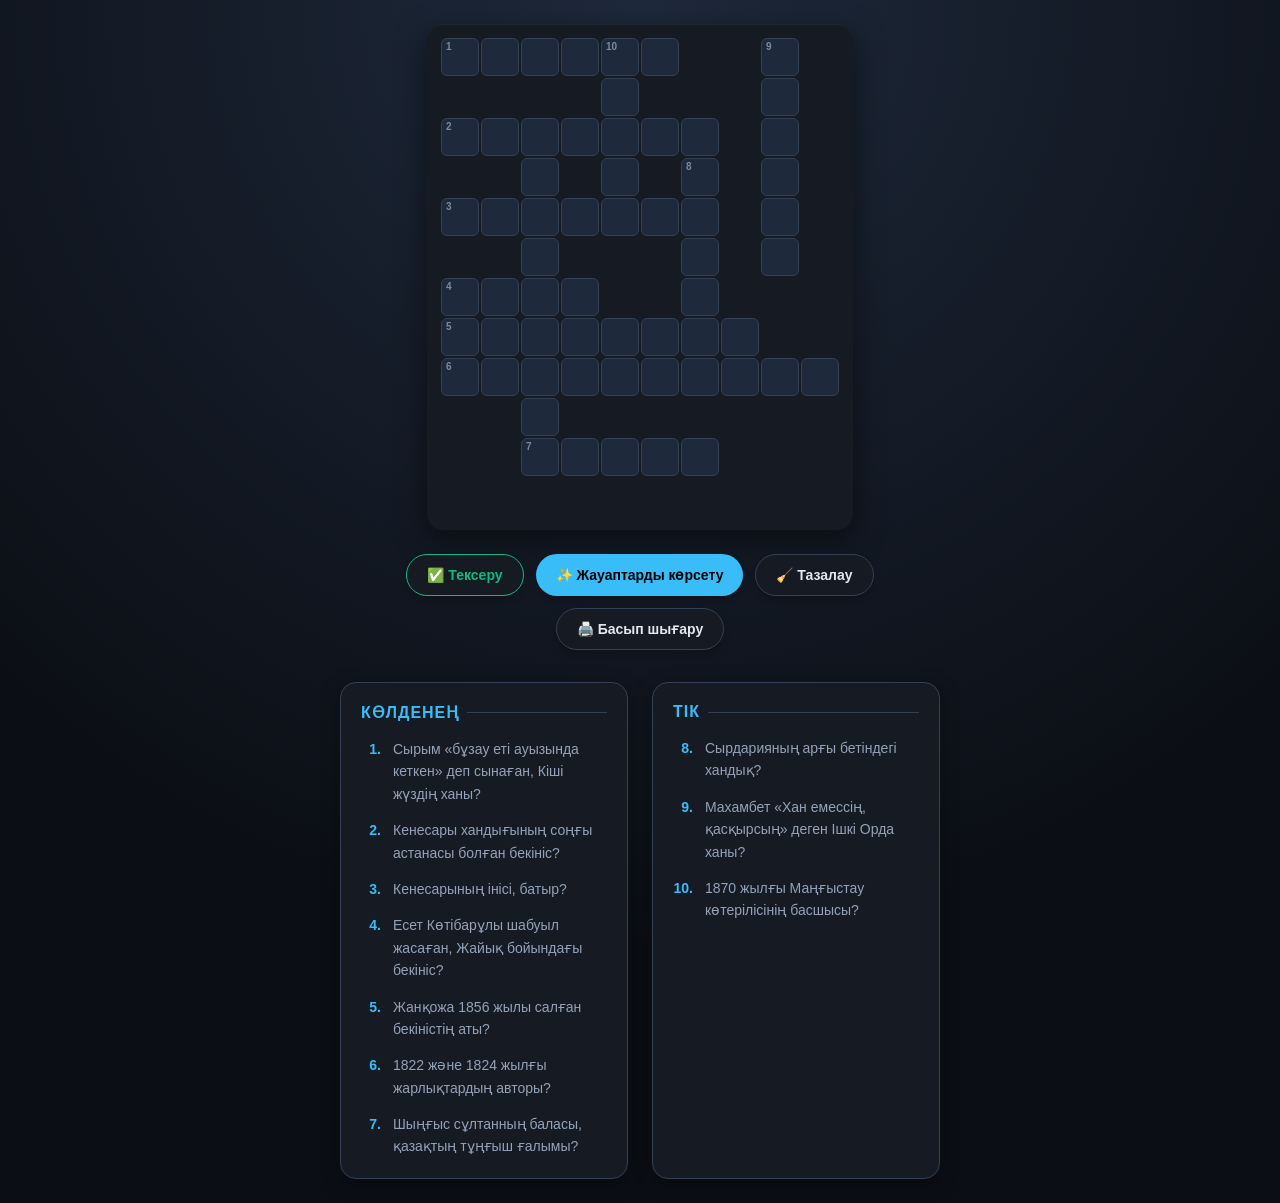
==== commit 8bcf7ea2: "Add files via upload" ====
--- a/Практика/index.html
+++ b/Практика/index.html
@@ -15,6 +15,8 @@
     --cell: #1e293b;
     --accent: #38bdf8;
     --accent-glow: rgba(56, 189, 248, 0.3);
+    --success: #10b981; /* Зеленый */
+    --error: #ef4444;   /* Красный */
   }
 
   * { box-sizing: border-box; -webkit-tap-highlight-color: transparent; }
@@ -69,6 +71,13 @@
     transform: scale(1.05);
     z-index: 10;
   }
+
+  /* Подсветка при проверке */
+  td.correct { border-color: var(--success); background: rgba(16, 185, 129, 0.1); }
+  td.correct input { color: var(--success); }
+  
+  td.incorrect { border-color: var(--error); background: rgba(239, 68, 68, 0.1); }
+  td.incorrect input { color: var(--error); }
 
   td input {
     width: 100%;
@@ -133,8 +142,12 @@
   }
 
   button:active { transform: translateY(0); }
+  
   button.primary { background: var(--accent); color: #000; border: none; }
   button.primary:hover { background: #7dd3fc; color: #000; }
+  
+  button.check { border-color: var(--success); color: var(--success); }
+  button.check:hover { background: rgba(16, 185, 129, 0.1); border-color: var(--success); color: var(--success); }
 
   /* --- Секция вопросов --- */
   .clues {
@@ -205,6 +218,8 @@
     .clue-group h3 { color: #000; }
     .clue { color: #333; }
     .clue b { color: #000; }
+    td.correct, td.incorrect { background: #fff; border-color: #000; }
+    td.correct input, td.incorrect input { color: #000; }
   }
 </style>
 </head>
@@ -215,6 +230,7 @@
 </div>
 
 <div class="toolbar">
+  <button class="check" onclick="check()">✅ Тексеру</button>
   <button class="primary" onclick="rev()">✨ Жауаптарды көрсету</button>
   <button onclick="clr()">🧹 Тазалау</button>
   <button onclick="window.print()">🖨️ Басып шығару</button>
@@ -232,35 +248,20 @@
 </div>
 
 <script>
-// ИДЕАЛЬНО КРАСИВАЯ СЕТКА
 const D = {
   "R": 12,
   "C": 10,
   "cells": {
-    // === ГОРИЗОНТАЛЬНЫЕ ===
-    // 1. НҰРАЛЫ (0,0-0,5) 
     "0,0":"Н","0,1":"Ұ","0,2":"Р","0,3":"А","0,4":"Л","0,5":"Ы",
-    // 2. АҚМОЛА (2,0-2,6)
     "2,0":"А","2,1":"Қ","2,2":"М","2,3":"О","2,4":"Л","2,5":"А","2,6":"А",
-    // 3. ЖАНТАЙ (4,0-4,5)
     "4,0":"Ж","4,1":"А","4,2":"Н","4,3":"Т","4,4":"А","4,5":"Й",
-    // 4. ОРСК (6,0-6,3)
     "6,0":"О","6,1":"Р","6,2":"С","6,3":"К",
-    // 5. ЖАҢАҚАЛА (7,0-7,7)
     "7,0":"Ж","7,1":"А","7,2":"Ң","7,3":"А","7,4":"Қ","7,5":"А","7,6":"Л","7,7":"А",
-    // 6. СПЕРЕНСКИЙ (8,0-8,9)
     "8,0":"С","8,1":"П","8,2":"Е","8,3":"Р","8,4":"Е","8,5":"Н","8,6":"С","8,7":"К","8,8":"И","8,9":"Й",
-    // 7. ШАҚАН (10,2-10,6)
     "10,2":"Ш","10,3":"О","10,4":"Қ","10,5":"А","10,6":"Н",
-
-    // === ВЕРТИКАЛЬНЫЕ ===
-    // 8. ҚОҚАН (3,6-7,6)
     "3,6":"Қ","4,6":"О","5,6":"Қ","6,6":"А","7,6":"Н",
-    // 9. ЖӘҢГІР (0,8-5,8)
     "0,8":"Ж","1,8":"Ә","2,8":"Ң","3,8":"Г","4,8":"І","5,8":"Р",
-    // 10. ДОСАН (0,4-4,4)
     "0,4":"Д","1,4":"О","2,4":"С","3,4":"А","4,4":"Н",
-    // 11. БАЙ (2,2-9,2)
     "2,2":"Б","3,2":"А","4,2":"Й","5,2":"А","6,2":"А","7,2":"А","8,2":"А","9,2":"А"
   },
   "nums": {
@@ -300,17 +301,53 @@
 
 const I = [...document.querySelectorAll('input')];
 I.forEach((inp, idx) => {
+  // Сброс цветов при вводе
   inp.addEventListener('input', () => {
     inp.value = inp.value.toUpperCase().slice(-1);
+    inp.parentElement.classList.remove('correct', 'incorrect');
     if (inp.value && I[idx+1]) I[idx+1].focus();
   });
+  
   inp.addEventListener('keydown', (e) => {
-    if (e.key === 'Backspace' && !inp.value && idx > 0) I[idx-1].focus();
+    if (e.key === 'Backspace' && !inp.value && idx > 0) {
+        inp.parentElement.classList.remove('correct', 'incorrect');
+        I[idx-1].focus();
+    }
   });
 });
 
-function rev(){ I.forEach(i => i.value = i.dataset.a); }
-function clr(){ I.forEach(i => i.value = ''); }
+// Кнопка ПРОВЕРКИ
+function check() {
+  I.forEach(inp => {
+    const td = inp.parentElement;
+    td.classList.remove('correct', 'incorrect'); // Сброс старых цветов
+    
+    if (!inp.value) {
+       // Если пусто, можно ничего не красить или покрасить в красный
+       return; 
+    }
+    
+    if (inp.value === inp.dataset.a) {
+      td.classList.add('correct'); // Правильно (зеленый)
+    } else {
+      td.classList.add('incorrect'); // Неправильно (красный)
+    }
+  });
+}
+
+function rev(){ 
+  I.forEach(i => {
+    i.value = i.dataset.a;
+    i.parentElement.classList.remove('correct', 'incorrect');
+  });
+}
+
+function clr(){ 
+  I.forEach(i => {
+    i.value = '';
+    i.parentElement.classList.remove('correct', 'incorrect');
+  });
+}
 
 const f = (l, id) => document.getElementById(id).innerHTML = l.map(x => '<div class="clue"><b>'+x[0]+'.</b><span>'+x[1]+'</span></div>').join('');
 f(D.A, 'a'); 
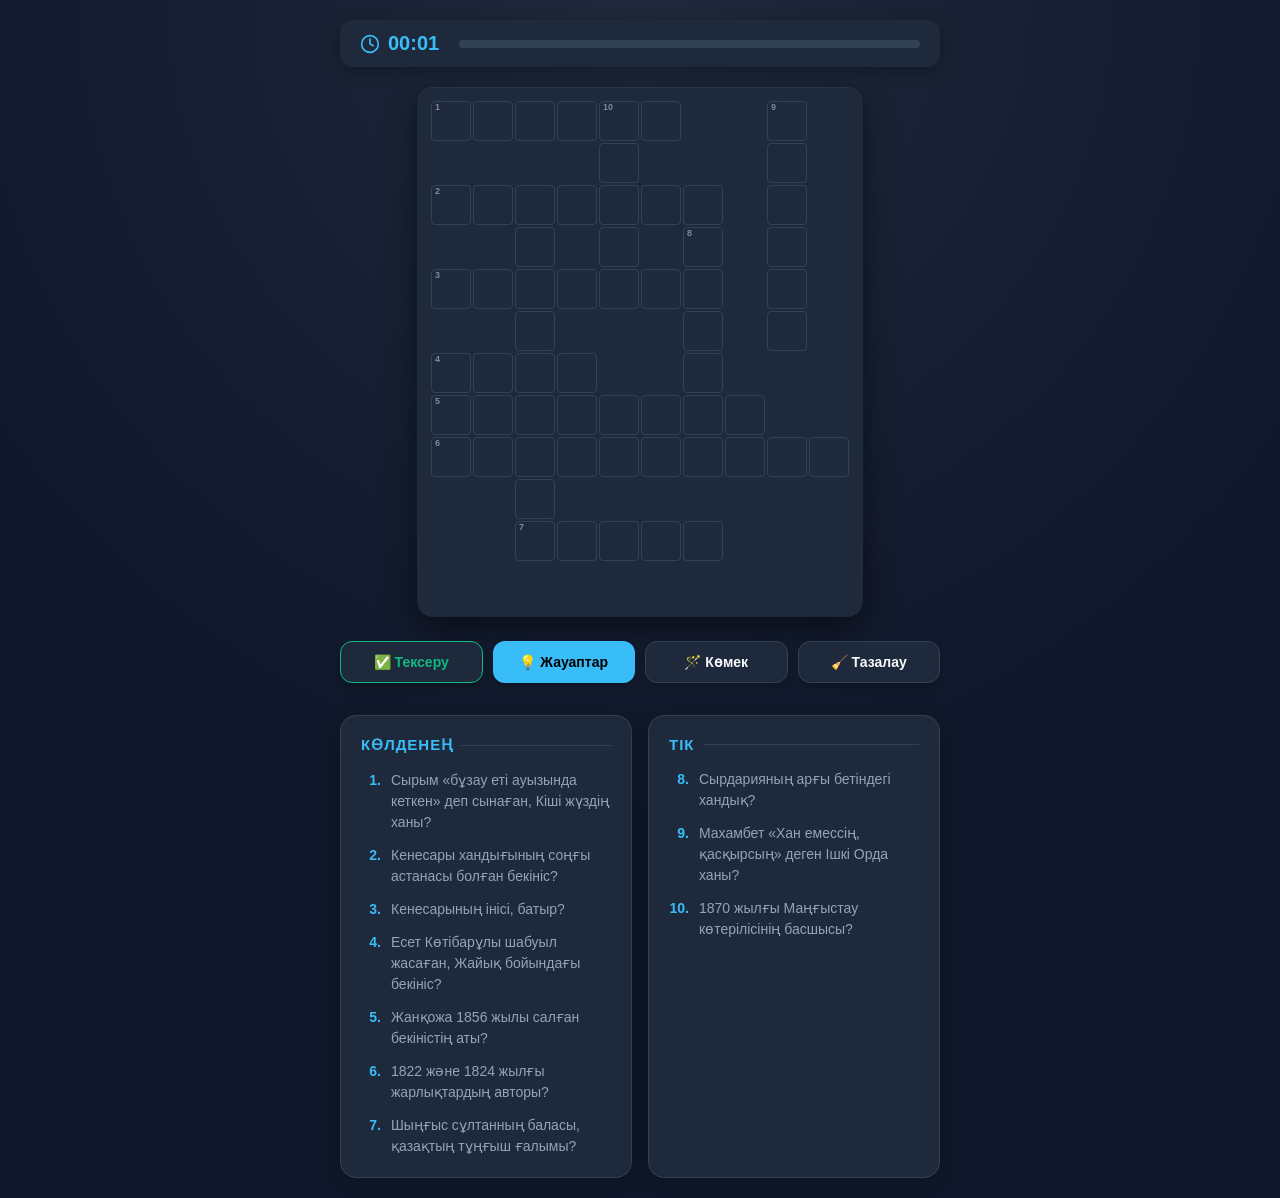
==== commit d5d2291e: "Add files via upload" ====
--- a/Практика/index.html
+++ b/Практика/index.html
@@ -6,32 +6,75 @@
 <title>Қазақ көтерілістері — Кроссворд</title>
 <style>
   :root {
-    --bg: #0b0e14;
-    --surface: #151a23;
-    --surface-hover: #1e2532;
-    --fg: #e2e8f0;
+    --bg: #0f172a;
+    --surface: #1e293b;
+    --surface-hover: #334155;
+    --fg: #f8fafc;
     --fg-muted: #94a3b8;
     --line: #334155;
     --cell: #1e293b;
     --accent: #38bdf8;
-    --accent-glow: rgba(56, 189, 248, 0.3);
-    --success: #10b981; /* Зеленый */
-    --error: #ef4444;   /* Красный */
-  }
-
-  * { box-sizing: border-box; -webkit-tap-highlight-color: transparent; }
+    --accent-glow: rgba(56, 189, 248, 0.4);
+    --success: #10b981;
+    --error: #f43f5e;
+    --highlight: #3b82f6; /* Цвет выделенного слова */
+  }
+
+  * { box-sizing: border-box; -webkit-tap-highlight-color: transparent; user-select: none; }
 
   body {
     background-color: var(--bg);
-    background-image: radial-gradient(circle at 50% 0%, #1e293b 0%, var(--bg) 70%);
+    background-image: radial-gradient(circle at 50% 0%, #1e293b 0%, var(--bg) 60%);
     color: var(--fg);
-    font-family: -apple-system, BlinkMacSystemFont, "Segoe UI", Roboto, Helvetica, Arial, sans-serif;
+    font-family: 'Segoe UI', Roboto, Helvetica, Arial, sans-serif;
     margin: 0;
-    padding: 24px 16px;
+    padding: 20px 16px;
     display: flex;
     flex-direction: column;
     align-items: center;
     min-height: 100vh;
+  }
+
+  /* --- Шапка (Таймер и Прогресс) --- */
+  .header {
+    width: 100%;
+    max-width: 600px;
+    display: flex;
+    justify-content: space-between;
+    align-items: center;
+    margin-bottom: 20px;
+    background: var(--surface);
+    padding: 12px 20px;
+    border-radius: 12px;
+    box-shadow: 0 4px 15px rgba(0,0,0,0.3);
+  }
+
+  .timer {
+    font-size: 20px;
+    font-weight: 700;
+    font-variant-numeric: tabular-nums;
+    color: var(--accent);
+    display: flex;
+    align-items: center;
+    gap: 8px;
+  }
+  
+  .timer svg { width: 20px; height: 20px; stroke: var(--accent); }
+
+  .progress-container {
+    flex: 1;
+    margin-left: 20px;
+    height: 8px;
+    background: var(--line);
+    border-radius: 4px;
+    overflow: hidden;
+  }
+
+  .progress-bar {
+    height: 100%;
+    background: linear-gradient(90deg, var(--accent), var(--success));
+    width: 0%;
+    transition: width 0.3s ease;
   }
 
   /* --- Сетка --- */
@@ -40,43 +83,53 @@
     max-width: 100%;
     padding: 12px;
     margin-bottom: 24px;
-    scrollbar-width: none; 
     background: var(--surface);
     border-radius: 16px;
     box-shadow: 0 10px 30px rgba(0,0,0,0.5), inset 0 1px 0 rgba(255,255,255,0.05);
+    touch-action: pan-x pan-y; /* Для мобильных */
   }
   .table-wrap::-webkit-scrollbar { display: none; }
 
   table { border-collapse: separate; border-spacing: 2px; margin: 0 auto; }
 
   td {
-    width: 38px;
-    height: 38px;
+    width: 36px;
+    height: 36px;
     padding: 0;
     position: relative;
     background: transparent;
   }
 
+  @media (min-width: 400px) {
+    td { width: 40px; height: 40px; }
+  }
+
   td.c {
     background: var(--cell);
     border: 1px solid var(--line);
-    border-radius: 6px;
-    transition: all 0.2s ease;
-  }
-
+    border-radius: 4px;
+    transition: all 0.15s ease;
+  }
+
+  /* Подсветка активного слова */
+  td.c.active-word {
+    background: #1e3a8a; /* Темно-синий фон для слова */
+    border-color: #60a5fa;
+  }
+  
+  /* Подсветка выбранной клетки */
   td.c:focus-within {
     border-color: var(--accent);
     box-shadow: 0 0 0 3px var(--accent-glow);
-    background: var(--surface-hover);
+    background: #0f172a;
     transform: scale(1.05);
     z-index: 10;
   }
 
-  /* Подсветка при проверке */
   td.correct { border-color: var(--success); background: rgba(16, 185, 129, 0.1); }
   td.correct input { color: var(--success); }
   
-  td.incorrect { border-color: var(--error); background: rgba(239, 68, 68, 0.1); }
+  td.incorrect { border-color: var(--error); background: rgba(244, 63, 94, 0.1); }
   td.incorrect input { color: var(--error); }
 
   td input {
@@ -91,38 +144,42 @@
     text-transform: uppercase;
     outline: none;
     padding: 0;
-    caret-color: var(--accent);
+    caret-color: transparent; /* Убираем курсор, фокус виден по рамке */
   }
 
   td i {
     position: absolute;
-    top: 2px;
-    left: 4px;
-    font-size: 10px;
+    top: 1px;
+    left: 3px;
+    font-size: 9px;
     font-style: normal;
     color: var(--fg-muted);
     font-weight: 800;
     pointer-events: none;
     opacity: 0.8;
+    line-height: 1;
   }
 
   /* --- Кнопки --- */
   .toolbar {
-    display: flex;
-    gap: 12px;
-    flex-wrap: wrap;
-    justify-content: center;
+    display: grid;
+    grid-template-columns: repeat(2, 1fr);
+    gap: 10px;
     width: 100%;
     max-width: 600px;
     margin-bottom: 32px;
+  }
+
+  @media (min-width: 600px) {
+    .toolbar { grid-template-columns: repeat(4, 1fr); }
   }
 
   button {
     background: var(--surface);
     border: 1px solid var(--line);
     color: var(--fg);
-    padding: 12px 20px;
-    border-radius: 50px;
+    padding: 12px 16px;
+    border-radius: 12px;
     cursor: pointer;
     font-size: 14px;
     font-family: inherit;
@@ -130,7 +187,8 @@
     transition: all 0.2s ease;
     display: flex;
     align-items: center;
-    gap: 8px;
+    justify-content: center;
+    gap: 6px;
     box-shadow: 0 4px 6px rgba(0,0,0,0.2);
   }
 
@@ -138,16 +196,48 @@
     background: var(--surface-hover);
     border-color: var(--accent);
     color: var(--accent);
-    transform: translateY(-2px);
-  }
-
-  button:active { transform: translateY(0); }
-  
+  }
+
   button.primary { background: var(--accent); color: #000; border: none; }
   button.primary:hover { background: #7dd3fc; color: #000; }
   
   button.check { border-color: var(--success); color: var(--success); }
   button.check:hover { background: rgba(16, 185, 129, 0.1); border-color: var(--success); color: var(--success); }
+
+  /* --- Модальное окно победы --- */
+  .modal {
+    display: none;
+    position: fixed;
+    top: 0; left: 0; width: 100%; height: 100%;
+    background: rgba(0,0,0,0.8);
+    backdrop-filter: blur(5px);
+    z-index: 100;
+    justify-content: center;
+    align-items: center;
+    opacity: 0;
+    transition: opacity 0.3s ease;
+  }
+  .modal.show { display: flex; opacity: 1; }
+  
+  .modal-content {
+    background: var(--surface);
+    padding: 40px 30px;
+    border-radius: 20px;
+    text-align: center;
+    box-shadow: 0 20px 50px rgba(0,0,0,0.5), 0 0 0 1px var(--accent);
+    animation: popIn 0.4s cubic-bezier(0.175, 0.885, 0.32, 1.275);
+    max-width: 90%;
+    width: 400px;
+  }
+
+  @keyframes popIn {
+    0% { transform: scale(0.8); opacity: 0; }
+    100% { transform: scale(1); opacity: 1; }
+  }
+
+  .modal-content h2 { color: var(--success); margin: 0 0 10px 0; font-size: 28px; }
+  .modal-content p { color: var(--fg-muted); font-size: 16px; margin: 0 0 20px 0; }
+  .modal-content .time-final { font-size: 36px; font-weight: bold; color: var(--accent); margin-bottom: 24px; }
 
   /* --- Секция вопросов --- */
   .clues {
@@ -155,7 +245,7 @@
     max-width: 600px;
     display: grid;
     grid-template-columns: 1fr;
-    gap: 24px;
+    gap: 16px;
   }
 
   @media (min-width: 768px) {
@@ -167,12 +257,12 @@
     padding: 20px;
     border-radius: 16px;
     border: 1px solid var(--line);
-    box-shadow: 0 4px 20px rgba(0,0,0,0.3);
+    box-shadow: 0 4px 20px rgba(0,0,0,0.2);
   }
 
   .clue-group h3 {
     color: var(--accent);
-    font-size: 16px;
+    font-size: 15px;
     margin: 0 0 16px 0;
     font-weight: 800;
     text-transform: uppercase;
@@ -190,27 +280,21 @@
 
   .clue {
     font-size: 14px;
-    line-height: 1.6;
-    margin-bottom: 14px;
+    line-height: 1.5;
+    margin-bottom: 12px;
     display: flex;
-    gap: 12px;
+    gap: 10px;
     color: var(--fg-muted);
   }
 
   .clue:last-child { margin-bottom: 0; }
-
-  .clue b {
-    color: var(--accent);
-    font-weight: 800;
-    min-width: 20px;
-    text-align: right;
-  }
+  .clue b { color: var(--accent); font-weight: 800; min-width: 20px; text-align: right; }
 
   /* --- Принт --- */
   @media print {
     body { background: #fff; color: #000; padding: 0; }
-    .toolbar { display: none; }
-    .table-wrap { box-shadow: none; background: none; padding: 0; }
+    .toolbar, .header { display: none; }
+    .table-wrap { box-shadow: none; background: none; padding: 0; border: none; }
     td.c { background: #fff; border-color: #000; }
     td input { color: #000; }
     td i { color: #555; }
@@ -218,24 +302,38 @@
     .clue-group h3 { color: #000; }
     .clue { color: #333; }
     .clue b { color: #000; }
-    td.correct, td.incorrect { background: #fff; border-color: #000; }
+    td.correct, td.incorrect, td.active-word { background: #fff; border-color: #000; }
     td.correct input, td.incorrect input { color: #000; }
   }
 </style>
 </head>
 <body>
 
+<!-- Шапка -->
+<div class="header">
+  <div class="timer">
+    <svg viewBox="0 0 24 24" fill="none" stroke-width="2" stroke-linecap="round" stroke-linejoin="round"><circle cx="12" cy="12" r="10"></circle><polyline points="12 6 12 12 16 14"></polyline></svg>
+    <span id="timeDisplay">00:00</span>
+  </div>
+  <div class="progress-container">
+    <div class="progress-bar" id="progressBar"></div>
+  </div>
+</div>
+
+<!-- Сетка -->
 <div class="table-wrap">
   <div id="grid"></div>
 </div>
 
+<!-- Кнопки -->
 <div class="toolbar">
-  <button class="check" onclick="check()">✅ Тексеру</button>
-  <button class="primary" onclick="rev()">✨ Жауаптарды көрсету</button>
-  <button onclick="clr()">🧹 Тазалау</button>
-  <button onclick="window.print()">🖨️ Басып шығару</button>
+  <button class="check" onclick="checkAnswers()">✅ Тексеру</button>
+  <button class="primary" onclick="showAnswers()">💡 Жауаптар</button>
+  <button onclick="hint()">🪄 Көмек</button>
+  <button onclick="clearAll()">🧹 Тазалау</button>
 </div>
 
+<!-- Вопросы -->
 <div class="clues">
   <div class="clue-group">
     <h3>Көлденең</h3>
@@ -247,7 +345,18 @@
   </div>
 </div>
 
+<!-- Модалка победы -->
+<div class="modal" id="winModal">
+  <div class="modal-content">
+    <h2>🎉 Керемет!</h2>
+    <p>Сіз кроссвордты толығымен дұрыс шештіңіз!</p>
+    <div class="time-final" id="finalTime">00:00</div>
+    <button class="primary" onclick="closeModal()" style="width: 100%;">Жабу</button>
+  </div>
+</div>
+
 <script>
+// Данные кроссворда (сетка и вопросы)
 const D = {
   "R": 12,
   "C": 10,
@@ -284,74 +393,262 @@
   ]
 };
 
-const g = document.getElementById('grid');
-let t = document.createElement('table');
-
-for (let r=0; r<D.R; r++) {
-  let tr = t.insertRow();
-  for (let c=0; c<D.C; c++) {
-    let td = tr.insertCell(), k = r+','+c;
-    if (D.cells[k]) {
-      td.className = 'c';
-      td.innerHTML = (D.nums[k] ? '<i>'+D.nums[k]+'</i>' : '') + '<input maxlength="1" autocomplete="off" spellcheck="false" data-a="'+D.cells[k]+'">';
+// Переменные состояния
+let startTime = Date.now();
+let timerInterval;
+let isGameWon = false;
+let inputs = [];
+let gridMap = {}; // Для быстрого поиска клеток по координатам
+
+// Инициализация
+function init() {
+  buildGrid();
+  buildClues();
+  startTimer();
+  calculateProgress();
+}
+
+// Построение сетки
+function buildGrid() {
+  const g = document.getElementById('grid');
+  let t = document.createElement('table');
+
+  for (let r=0; r<D.R; r++) {
+    let tr = t.insertRow();
+    for (let c=0; c<D.C; c++) {
+      let td = tr.insertCell(), k = r+','+c;
+      if (D.cells[k]) {
+        td.className = 'c';
+        td.dataset.r = r;
+        td.dataset.c = c;
+        
+        const num = D.nums[k] ? '<i>'+D.nums[k]+'</i>' : '';
+        const input = `<input maxlength="1" autocomplete="off" spellcheck="false" data-a="${D.cells[k]}" data-r="${r}" data-c="${c}">`;
+        
+        td.innerHTML = num + input;
+        gridMap[k] = td;
+      }
     }
   }
-}
-g.appendChild(t);
-
-const I = [...document.querySelectorAll('input')];
-I.forEach((inp, idx) => {
-  // Сброс цветов при вводе
-  inp.addEventListener('input', () => {
-    inp.value = inp.value.toUpperCase().slice(-1);
+  g.appendChild(t);
+
+  inputs = [...document.querySelectorAll('input')];
+  
+  // Навешиваем события на каждую клетку
+  inputs.forEach(inp => {
+    const r = parseInt(inp.dataset.r);
+    const c = parseInt(inp.dataset.c);
+    const td = inp.parentElement;
+    
+    // Фокус: подсветка всего слова
+    inp.addEventListener('focus', () => {
+      clearHighlights();
+      highlightWord(r, c, 'across'); // По умолчанию горизонталь
+    });
+
+    // Ввод буквы
+    inp.addEventListener('input', (e) => {
+      inp.value = inp.value.toUpperCase().slice(-1);
+      td.classList.remove('correct', 'incorrect');
+      
+      if (inp.value) {
+        // Переход к следующей клетке в слове (по горизонтали или вертикали)
+        moveToNextInput(r, c);
+      }
+      calculateProgress();
+      checkWin();
+    });
+
+    // Обработка клавиш
+    inp.addEventListener('keydown', (e) => {
+      let nextR = r, nextC = c;
+      
+      if (e.key === 'ArrowRight') nextC++;
+      else if (e.key === 'ArrowLeft') nextC--;
+      else if (e.key === 'ArrowDown') nextR++;
+      else if (e.key === 'ArrowUp') nextR--;
+      else if (e.key === 'Backspace' && !inp.value) {
+        // Если пусто, удаляем предыдущую
+        e.preventDefault();
+        const prev = getPrevInput(r, c);
+        if (prev) { prev.focus(); prev.value = ''; prev.parentElement.classList.remove('correct', 'incorrect'); }
+        return;
+      } else return;
+
+      const nextKey = nextR + ',' + nextC;
+      if (gridMap[nextKey]) {
+        e.preventDefault();
+        gridMap[nextKey].querySelector('input').focus();
+      }
+    });
+
+    // Клик по клетке: определить направление (если пересечение)
+    inp.addEventListener('click', () => {
+      // Простая логика: если есть слово справа или слева - горизонталь, иначе вертикаль
+      const hasRight = gridMap[r+','+(c+1)] || gridMap[r+','+(c-1)];
+      clearHighlights();
+      highlightWord(r, c, hasRight ? 'across' : 'down');
+    });
+  });
+}
+
+// Вспомогательные функции навигации
+function moveToNextInput(r, c) {
+  // Пытаемся сдвинуться вправо
+  let next = gridMap[r+','+(c+1)];
+  if (next && next.querySelector('input').value === '') {
+    next.querySelector('input').focus(); return;
+  }
+  // Если справа пусто/стена, пытаемся вниз
+  next = gridMap[(r+1)+','+c];
+  if (next && next.querySelector('input').value === '') {
+    next.querySelector('input').focus(); return;
+  }
+  // Иначе ищем любую следующую пустую клетку
+  const currentIdx = inputs.indexOf(document.activeElement);
+  for (let i = currentIdx + 1; i < inputs.length; i++) {
+    if (!inputs[i].value) { inputs[i].focus(); return; }
+  }
+}
+
+function getPrevInput(r, c) {
+  // Логика обратная
+  let prev = gridMap[r+','+(c-1)];
+  if (prev) return prev.querySelector('input');
+  prev = gridMap[(r-1)+','+c];
+  if (prev) return prev.querySelector('input');
+  return null;
+}
+
+// Подсветка слова
+function highlightWord(r, c, direction) {
+  let curr = gridMap[r+','+c];
+  if (!curr) return;
+
+  // Идем влево/вверх до начала слова
+  let startR = r, startC = c;
+  if (direction === 'across') {
+    while (gridMap[startR+','+(startC-1)]) startC--;
+  } else {
+    while (gridMap[(startR-1)+','+startC]) startR--;
+  }
+
+  // Идем вправо/вниз до конца, подсвечивая
+  let currR = startR, currC = startC;
+  while (gridMap[currR+','+currC]) {
+    gridMap[currR+','+currC].classList.add('active-word');
+    if (direction === 'across') currC++;
+    else currR++;
+  }
+}
+
+function clearHighlights() {
+  document.querySelectorAll('.active-word').forEach(el => el.classList.remove('active-word'));
+}
+
+// --- Таймер ---
+function startTimer() {
+  timerInterval = setInterval(() => {
+    if (isGameWon) return;
+    const diff = Math.floor((Date.now() - startTime) / 1000);
+    document.getElementById('timeDisplay').innerText = formatTime(diff);
+  }, 1000);
+}
+
+function formatTime(seconds) {
+  const m = Math.floor(seconds / 60).toString().padStart(2, '0');
+  const s = (seconds % 60).toString().padStart(2, '0');
+  return `${m}:${s}`;
+}
+
+// --- Прогресс ---
+function calculateProgress() {
+  const total = inputs.length;
+  const filled = inputs.filter(i => i.value !== '').length;
+  const percent = (filled / total) * 100;
+  document.getElementById('progressBar').style.width = percent + '%';
+}
+
+// --- Кнопки ---
+function checkAnswers() {
+  inputs.forEach(inp => {
+    const td = inp.parentElement;
+    td.classList.remove('correct', 'incorrect');
+    if (!inp.value) return; // Пустые не трогаем
+    
+    if (inp.value === inp.dataset.a) td.classList.add('correct');
+    else td.classList.add('incorrect');
+  });
+}
+
+function showAnswers() {
+  inputs.forEach(inp => {
+    inp.value = inp.dataset.a;
     inp.parentElement.classList.remove('correct', 'incorrect');
-    if (inp.value && I[idx+1]) I[idx+1].focus();
   });
-  
-  inp.addEventListener('keydown', (e) => {
-    if (e.key === 'Backspace' && !inp.value && idx > 0) {
-        inp.parentElement.classList.remove('correct', 'incorrect');
-        I[idx-1].focus();
-    }
+  calculateProgress();
+  // Не вызываем checkWin(), чтобы не триггерить победу при показе ответов
+}
+
+function hint() {
+  // Находим все пустые или неправильные клетки
+  const wrongInputs = inputs.filter(inp => !inp.value || inp.value !== inp.dataset.a);
+  if (wrongInputs.length === 0) {
+    alert("Барлығы дұрыс! 🎉");
+    return;
+  }
+  // Выбираем случайную
+  const randomInp = wrongInputs[Math.floor(Math.random() * wrongInputs.length)];
+  randomInp.value = randomInp.dataset.a;
+  randomInp.parentElement.classList.add('correct');
+  calculateProgress();
+  randomInp.focus();
+  // Скрываем ошибку при вводе
+  randomInp.addEventListener('input', () => randomInp.parentElement.classList.remove('correct'), { once: true });
+  checkWin();
+}
+
+function clearAll() {
+  inputs.forEach(inp => {
+    inp.value = '';
+    inp.parentElement.classList.remove('correct', 'incorrect');
   });
-});
-
-// Кнопка ПРОВЕРКИ
-function check() {
-  I.forEach(inp => {
-    const td = inp.parentElement;
-    td.classList.remove('correct', 'incorrect'); // Сброс старых цветов
-    
-    if (!inp.value) {
-       // Если пусто, можно ничего не красить или покрасить в красный
-       return; 
-    }
-    
-    if (inp.value === inp.dataset.a) {
-      td.classList.add('correct'); // Правильно (зеленый)
-    } else {
-      td.classList.add('incorrect'); // Неправильно (красный)
-    }
-  });
-}
-
-function rev(){ 
-  I.forEach(i => {
-    i.value = i.dataset.a;
-    i.parentElement.classList.remove('correct', 'incorrect');
-  });
-}
-
-function clr(){ 
-  I.forEach(i => {
-    i.value = '';
-    i.parentElement.classList.remove('correct', 'incorrect');
-  });
-}
-
-const f = (l, id) => document.getElementById(id).innerHTML = l.map(x => '<div class="clue"><b>'+x[0]+'.</b><span>'+x[1]+'</span></div>').join('');
-f(D.A, 'a'); 
-f(D.D, 'd');
+  calculateProgress();
+  isGameWon = false;
+  startTime = Date.now();
+  document.getElementById('timeDisplay').innerText = "00:00";
+}
+
+// --- Победа ---
+function checkWin() {
+  if (isGameWon) return;
+  const allFilled = inputs.every(i => i.value === i.dataset.a);
+  if (allFilled) {
+    isGameWon = true;
+    clearInterval(timerInterval);
+    const diff = Math.floor((Date.now() - startTime) / 1000);
+    document.getElementById('finalTime').innerText = formatTime(diff);
+    document.getElementById('winModal').classList.add('show');
+  }
+}
+
+function closeModal() {
+  document.getElementById('winModal').classList.remove('show');
+}
+
+// --- Вопросы ---
+function buildClues() {
+  const render = (list, id) => {
+    document.getElementById(id).innerHTML = list.map(x => 
+      `<div class="clue"><b>${x[0]}.</b><span>${x[1]}</span></div>`
+    ).join('');
+  };
+  render(D.A, 'a');
+  render(D.D, 'd');
+}
+
+// Запуск
+init();
 </script>
 </body>
 </html>
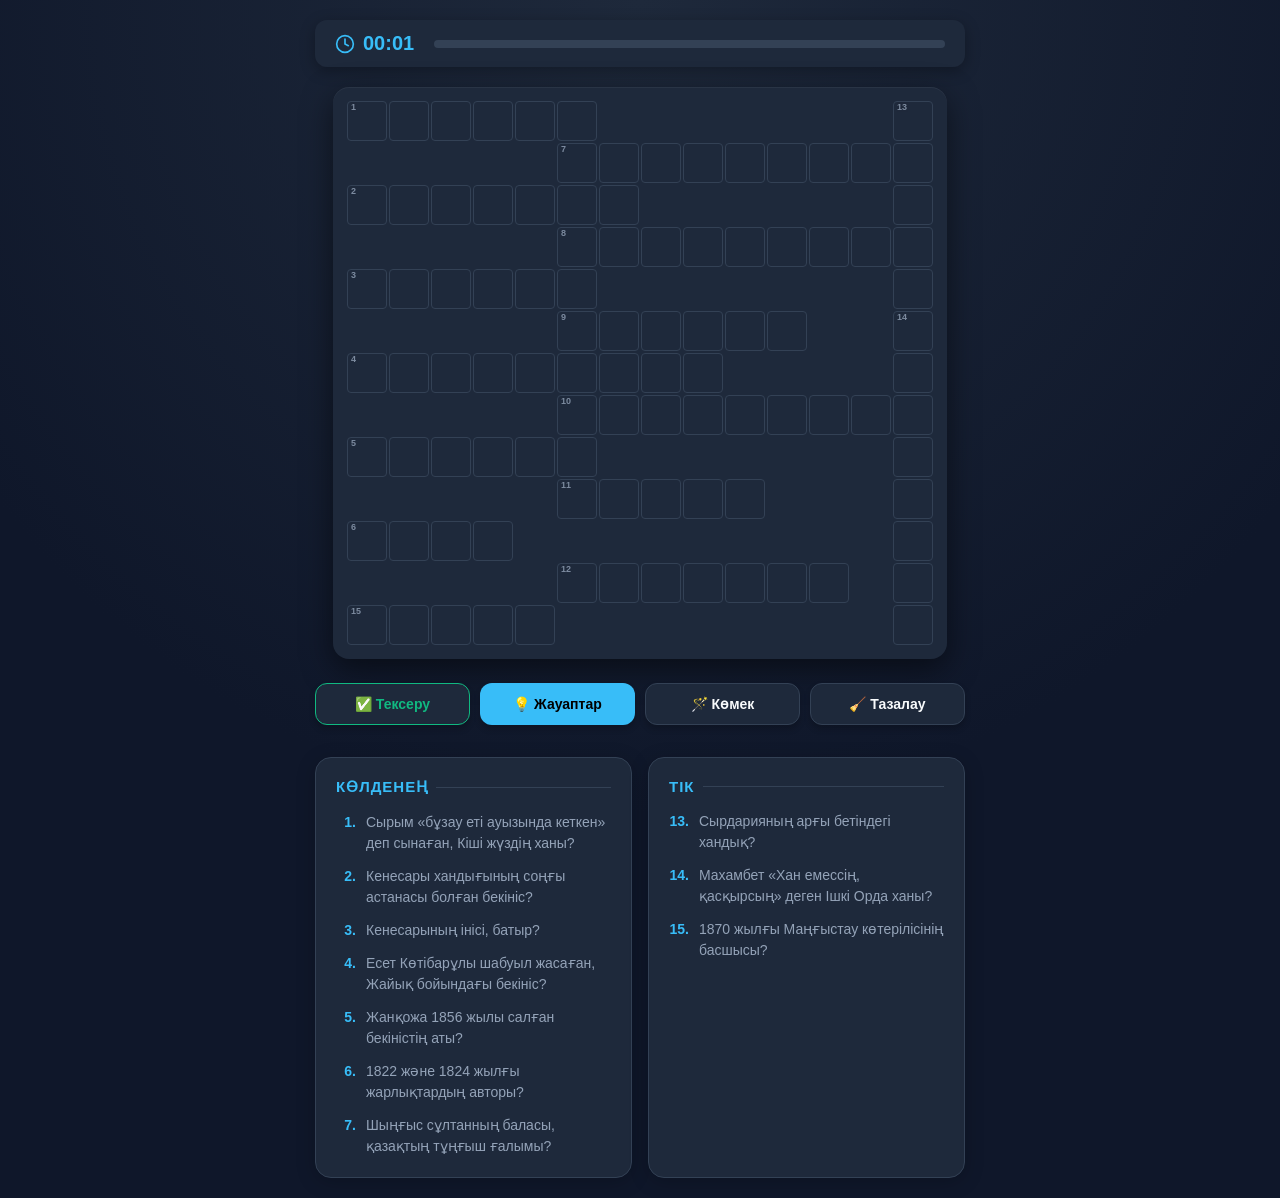
==== commit 37bc84b9: "Add files via upload" ====
--- a/Практика/index.html
+++ b/Практика/index.html
@@ -17,7 +17,7 @@
     --accent-glow: rgba(56, 189, 248, 0.4);
     --success: #10b981;
     --error: #f43f5e;
-    --highlight: #3b82f6; /* Цвет выделенного слова */
+    --highlight: #3b82f6;
   }
 
   * { box-sizing: border-box; -webkit-tap-highlight-color: transparent; user-select: none; }
@@ -35,10 +35,9 @@
     min-height: 100vh;
   }
 
-  /* --- Шапка (Таймер и Прогресс) --- */
   .header {
     width: 100%;
-    max-width: 600px;
+    max-width: 650px;
     display: flex;
     justify-content: space-between;
     align-items: center;
@@ -49,35 +48,12 @@
     box-shadow: 0 4px 15px rgba(0,0,0,0.3);
   }
 
-  .timer {
-    font-size: 20px;
-    font-weight: 700;
-    font-variant-numeric: tabular-nums;
-    color: var(--accent);
-    display: flex;
-    align-items: center;
-    gap: 8px;
-  }
-  
+  .timer { font-size: 20px; font-weight: 700; font-variant-numeric: tabular-nums; color: var(--accent); display: flex; align-items: center; gap: 8px; }
   .timer svg { width: 20px; height: 20px; stroke: var(--accent); }
 
-  .progress-container {
-    flex: 1;
-    margin-left: 20px;
-    height: 8px;
-    background: var(--line);
-    border-radius: 4px;
-    overflow: hidden;
-  }
-
-  .progress-bar {
-    height: 100%;
-    background: linear-gradient(90deg, var(--accent), var(--success));
-    width: 0%;
-    transition: width 0.3s ease;
-  }
-
-  /* --- Сетка --- */
+  .progress-container { flex: 1; margin-left: 20px; height: 8px; background: var(--line); border-radius: 4px; overflow: hidden; }
+  .progress-bar { height: 100%; background: linear-gradient(90deg, var(--accent), var(--success)); width: 0%; transition: width 0.3s ease; }
+
   .table-wrap {
     overflow-x: auto;
     max-width: 100%;
@@ -86,23 +62,14 @@
     background: var(--surface);
     border-radius: 16px;
     box-shadow: 0 10px 30px rgba(0,0,0,0.5), inset 0 1px 0 rgba(255,255,255,0.05);
-    touch-action: pan-x pan-y; /* Для мобильных */
+    touch-action: pan-x pan-y;
   }
   .table-wrap::-webkit-scrollbar { display: none; }
 
   table { border-collapse: separate; border-spacing: 2px; margin: 0 auto; }
 
-  td {
-    width: 36px;
-    height: 36px;
-    padding: 0;
-    position: relative;
-    background: transparent;
-  }
-
-  @media (min-width: 400px) {
-    td { width: 40px; height: 40px; }
-  }
+  td { width: 36px; height: 36px; padding: 0; position: relative; background: transparent; }
+  @media (min-width: 400px) { td { width: 40px; height: 40px; } }
 
   td.c {
     background: var(--cell);
@@ -111,13 +78,8 @@
     transition: all 0.15s ease;
   }
 
-  /* Подсветка активного слова */
-  td.c.active-word {
-    background: #1e3a8a; /* Темно-синий фон для слова */
-    border-color: #60a5fa;
-  }
+  td.c.active-word { background: #1e3a8a; border-color: #60a5fa; }
   
-  /* Подсветка выбранной клетки */
   td.c:focus-within {
     border-color: var(--accent);
     box-shadow: 0 0 0 3px var(--accent-glow);
@@ -128,169 +90,66 @@
 
   td.correct { border-color: var(--success); background: rgba(16, 185, 129, 0.1); }
   td.correct input { color: var(--success); }
-  
   td.incorrect { border-color: var(--error); background: rgba(244, 63, 94, 0.1); }
   td.incorrect input { color: var(--error); }
 
   td input {
-    width: 100%;
-    height: 100%;
-    background: transparent;
-    border: none;
-    color: #fff;
-    text-align: center;
-    font-size: 18px;
-    font-weight: 700;
-    text-transform: uppercase;
-    outline: none;
-    padding: 0;
-    caret-color: transparent; /* Убираем курсор, фокус виден по рамке */
+    width: 100%; height: 100%; background: transparent; border: none;
+    color: #fff; text-align: center; font-size: 18px; font-weight: 700;
+    text-transform: uppercase; outline: none; padding: 0; caret-color: transparent;
   }
 
   td i {
-    position: absolute;
-    top: 1px;
-    left: 3px;
-    font-size: 9px;
-    font-style: normal;
-    color: var(--fg-muted);
-    font-weight: 800;
-    pointer-events: none;
-    opacity: 0.8;
-    line-height: 1;
-  }
-
-  /* --- Кнопки --- */
+    position: absolute; top: 1px; left: 3px; font-size: 9px; font-style: normal;
+    color: var(--fg-muted); font-weight: 800; pointer-events: none; opacity: 0.8; line-height: 1;
+  }
+
   .toolbar {
-    display: grid;
-    grid-template-columns: repeat(2, 1fr);
-    gap: 10px;
-    width: 100%;
-    max-width: 600px;
-    margin-bottom: 32px;
-  }
-
-  @media (min-width: 600px) {
-    .toolbar { grid-template-columns: repeat(4, 1fr); }
-  }
+    display: grid; grid-template-columns: repeat(2, 1fr); gap: 10px;
+    width: 100%; max-width: 650px; margin-bottom: 32px;
+  }
+  @media (min-width: 600px) { .toolbar { grid-template-columns: repeat(4, 1fr); } }
 
   button {
-    background: var(--surface);
-    border: 1px solid var(--line);
-    color: var(--fg);
-    padding: 12px 16px;
-    border-radius: 12px;
-    cursor: pointer;
-    font-size: 14px;
-    font-family: inherit;
-    font-weight: 600;
-    transition: all 0.2s ease;
-    display: flex;
-    align-items: center;
-    justify-content: center;
-    gap: 6px;
+    background: var(--surface); border: 1px solid var(--line); color: var(--fg);
+    padding: 12px 16px; border-radius: 12px; cursor: pointer; font-size: 14px;
+    font-family: inherit; font-weight: 600; transition: all 0.2s ease;
+    display: flex; align-items: center; justify-content: center; gap: 6px;
     box-shadow: 0 4px 6px rgba(0,0,0,0.2);
   }
-
-  button:hover {
-    background: var(--surface-hover);
-    border-color: var(--accent);
-    color: var(--accent);
-  }
-
+  button:hover { background: var(--surface-hover); border-color: var(--accent); color: var(--accent); }
   button.primary { background: var(--accent); color: #000; border: none; }
   button.primary:hover { background: #7dd3fc; color: #000; }
-  
   button.check { border-color: var(--success); color: var(--success); }
   button.check:hover { background: rgba(16, 185, 129, 0.1); border-color: var(--success); color: var(--success); }
 
-  /* --- Модальное окно победы --- */
   .modal {
-    display: none;
-    position: fixed;
-    top: 0; left: 0; width: 100%; height: 100%;
-    background: rgba(0,0,0,0.8);
-    backdrop-filter: blur(5px);
-    z-index: 100;
-    justify-content: center;
-    align-items: center;
-    opacity: 0;
-    transition: opacity 0.3s ease;
+    display: none; position: fixed; top: 0; left: 0; width: 100%; height: 100%;
+    background: rgba(0,0,0,0.8); backdrop-filter: blur(5px); z-index: 100;
+    justify-content: center; align-items: center; opacity: 0; transition: opacity 0.3s ease;
   }
   .modal.show { display: flex; opacity: 1; }
-  
   .modal-content {
-    background: var(--surface);
-    padding: 40px 30px;
-    border-radius: 20px;
-    text-align: center;
+    background: var(--surface); padding: 40px 30px; border-radius: 20px; text-align: center;
     box-shadow: 0 20px 50px rgba(0,0,0,0.5), 0 0 0 1px var(--accent);
     animation: popIn 0.4s cubic-bezier(0.175, 0.885, 0.32, 1.275);
-    max-width: 90%;
-    width: 400px;
-  }
-
-  @keyframes popIn {
-    0% { transform: scale(0.8); opacity: 0; }
-    100% { transform: scale(1); opacity: 1; }
-  }
-
+    max-width: 90%; width: 400px;
+  }
+  @keyframes popIn { 0% { transform: scale(0.8); opacity: 0; } 100% { transform: scale(1); opacity: 1; } }
   .modal-content h2 { color: var(--success); margin: 0 0 10px 0; font-size: 28px; }
   .modal-content p { color: var(--fg-muted); font-size: 16px; margin: 0 0 20px 0; }
   .modal-content .time-final { font-size: 36px; font-weight: bold; color: var(--accent); margin-bottom: 24px; }
 
-  /* --- Секция вопросов --- */
-  .clues {
-    width: 100%;
-    max-width: 600px;
-    display: grid;
-    grid-template-columns: 1fr;
-    gap: 16px;
-  }
-
-  @media (min-width: 768px) {
-    .clues { grid-template-columns: 1fr 1fr; }
-  }
-
-  .clue-group {
-    background: var(--surface);
-    padding: 20px;
-    border-radius: 16px;
-    border: 1px solid var(--line);
-    box-shadow: 0 4px 20px rgba(0,0,0,0.2);
-  }
-
-  .clue-group h3 {
-    color: var(--accent);
-    font-size: 15px;
-    margin: 0 0 16px 0;
-    font-weight: 800;
-    text-transform: uppercase;
-    letter-spacing: 1px;
-    display: flex;
-    align-items: center;
-    gap: 8px;
-  }
-  .clue-group h3::after {
-    content: "";
-    flex: 1;
-    height: 1px;
-    background: var(--line);
-  }
-
-  .clue {
-    font-size: 14px;
-    line-height: 1.5;
-    margin-bottom: 12px;
-    display: flex;
-    gap: 10px;
-    color: var(--fg-muted);
-  }
-
+  .clues { width: 100%; max-width: 650px; display: grid; grid-template-columns: 1fr; gap: 16px; }
+  @media (min-width: 768px) { .clues { grid-template-columns: 1fr 1fr; } }
+
+  .clue-group { background: var(--surface); padding: 20px; border-radius: 16px; border: 1px solid var(--line); box-shadow: 0 4px 20px rgba(0,0,0,0.2); }
+  .clue-group h3 { color: var(--accent); font-size: 15px; margin: 0 0 16px 0; font-weight: 800; text-transform: uppercase; letter-spacing: 1px; display: flex; align-items: center; gap: 8px; }
+  .clue-group h3::after { content: ""; flex: 1; height: 1px; background: var(--line); }
+  .clue { font-size: 14px; line-height: 1.5; margin-bottom: 12px; display: flex; gap: 10px; color: var(--fg-muted); }
   .clue:last-child { margin-bottom: 0; }
   .clue b { color: var(--accent); font-weight: 800; min-width: 20px; text-align: right; }
 
-  /* --- Принт --- */
   @media print {
     body { background: #fff; color: #000; padding: 0; }
     .toolbar, .header { display: none; }
@@ -309,23 +168,16 @@
 </head>
 <body>
 
-<!-- Шапка -->
 <div class="header">
   <div class="timer">
     <svg viewBox="0 0 24 24" fill="none" stroke-width="2" stroke-linecap="round" stroke-linejoin="round"><circle cx="12" cy="12" r="10"></circle><polyline points="12 6 12 12 16 14"></polyline></svg>
     <span id="timeDisplay">00:00</span>
   </div>
-  <div class="progress-container">
-    <div class="progress-bar" id="progressBar"></div>
-  </div>
+  <div class="progress-container"><div class="progress-bar" id="progressBar"></div></div>
 </div>
 
-<!-- Сетка -->
-<div class="table-wrap">
-  <div id="grid"></div>
-</div>
-
-<!-- Кнопки -->
+<div class="table-wrap"><div id="grid"></div></div>
+
 <div class="toolbar">
   <button class="check" onclick="checkAnswers()">✅ Тексеру</button>
   <button class="primary" onclick="showAnswers()">💡 Жауаптар</button>
@@ -333,19 +185,11 @@
   <button onclick="clearAll()">🧹 Тазалау</button>
 </div>
 
-<!-- Вопросы -->
 <div class="clues">
-  <div class="clue-group">
-    <h3>Көлденең</h3>
-    <div id="a"></div>
-  </div>
-  <div class="clue-group">
-    <h3>Тік</h3>
-    <div id="d"></div>
-  </div>
+  <div class="clue-group"><h3>Көлденең</h3><div id="a"></div></div>
+  <div class="clue-group"><h3>Тік</h3><div id="d"></div></div>
 </div>
 
-<!-- Модалка победы -->
 <div class="modal" id="winModal">
   <div class="modal-content">
     <h2>🎉 Керемет!</h2>
@@ -356,26 +200,45 @@
 </div>
 
 <script>
-// Данные кроссворда (сетка и вопросы)
+// ВАШИ СЛОВА (СТРОГО ПО СПИСКУ)
 const D = {
-  "R": 12,
-  "C": 10,
+  "R": 13,
+  "C": 14,
   "cells": {
+    // 1. НҰРАЛЫ (0,0-0,5)
     "0,0":"Н","0,1":"Ұ","0,2":"Р","0,3":"А","0,4":"Л","0,5":"Ы",
-    "2,0":"А","2,1":"Қ","2,2":"М","2,3":"О","2,4":"Л","2,5":"А","2,6":"А",
-    "4,0":"Ж","4,1":"А","4,2":"Н","4,3":"Т","4,4":"А","4,5":"Й",
-    "6,0":"О","6,1":"Р","6,2":"С","6,3":"К",
-    "7,0":"Ж","7,1":"А","7,2":"Ң","7,3":"А","7,4":"Қ","7,5":"А","7,6":"Л","7,7":"А",
-    "8,0":"С","8,1":"П","8,2":"Е","8,3":"Р","8,4":"Е","8,5":"Н","8,6":"С","8,7":"К","8,8":"И","8,9":"Й",
-    "10,2":"Ш","10,3":"О","10,4":"Қ","10,5":"А","10,6":"Н",
-    "3,6":"Қ","4,6":"О","5,6":"Қ","6,6":"А","7,6":"Н",
-    "0,8":"Ж","1,8":"Ә","2,8":"Ң","3,8":"Г","4,8":"І","5,8":"Р",
-    "0,4":"Д","1,4":"О","2,4":"С","3,4":"А","4,4":"Н",
-    "2,2":"Б","3,2":"А","4,2":"Й","5,2":"А","6,2":"А","7,2":"А","8,2":"А","9,2":"А"
+    // 2. АҚБҰЛАҚ (2,0-2,6)
+    "2,0":"А","2,1":"Қ","2,2":"Б","2,3":"Ұ","2,4":"Л","2,5":"А","2,6":"Қ",
+    // 3. АҚМОЛА (4,0-4,5)
+    "4,0":"А","4,1":"Қ","4,2":"М","4,3":"О","4,4":"Л","4,5":"А",
+    // 4. НАУРЫЗБАЙ (6,0-6,8)
+    "6,0":"Н","6,1":"А","6,2":"У","6,3":"Р","6,4":"Ы","6,5":"З","6,6":"Б","6,7":"А","6,8":"Й",
+    // 5. ЖАНТАЙ (8,0-8,5)
+    "8,0":"Ж","8,1":"А","8,2":"Н","8,3":"Т","8,4":"А","8,5":"Й",
+    // 6. ОРСК (10,0-10,3)
+    "10,0":"О","10,1":"Р","10,2":"С","10,3":"К",
+    // 7. ЖАҢАҚАЛА (1,5-1,12)
+    "1,5":"Ж","1,6":"А","1,7":"Ң","1,8":"А","1,9":"Қ","1,10":"А","1,11":"Л","1,12":"А",
+    // 8. СПЕРАНСКИЙ (3,5-3,13)
+    "3,5":"С","3,6":"П","3,7":"Е","3,8":"Р","3,9":"А","3,10":"Н","3,11":"С","3,12":"К","3,13":"И","3,14":"Й",
+    // 9. ЖӘҢГІР (5,5-5,10)
+    "5,5":"Ж","5,6":"Ә","5,7":"Ң","5,8":"Г","5,9":"І","5,10":"Р",
+    // 10. ЖАҢАЕЛЕК (7,5-7,12)
+    "7,5":"Ж","7,6":"А","7,7":"Ң","7,8":"А","7,9":"Е","7,10":"Л","7,11":"Е","7,12":"К",
+    // 11. ШОҚАН (9,5-9,9)
+    "9,5":"Ш","9,6":"О","9,7":"Қ","9,8":"А","9,9":"Н",
+    // 12. ОРЫНБОР (11,5-11,11)
+    "11,5":"О","11,6":"Р","11,7":"Ы","11,8":"Н","11,9":"Б","11,10":"О","11,11":"Р",
+    // 13. ҚОҚАН (0,13-4,13) - вертикально
+    "0,13":"Қ","1,13":"О","2,13":"Қ","3,13":"А","4,13":"Н",
+    // 14. ОТАРШЫЛДЫҚ (5,13-12,13) - вертикально
+    "5,13":"О","6,13":"Т","7,13":"А","8,13":"Р","9,13":"Ш","10,13":"Ы","11,13":"Л","12,13":"Д","13,13":"Ы","14,13":"Қ",
+    // 15. ДОСАЙ (12,0-12,4) - горизонтально
+    "12,0":"Д","12,1":"О","12,2":"С","12,3":"А","12,4":"Й"
   },
   "nums": {
-    "0,0":1, "2,0":2, "4,0":3, "6,0":4, "7,0":5, "8,0":6, "10,2":7, 
-    "3,6":8, "0,8":9, "0,4":10
+    "0,0":1, "2,0":2, "4,0":3, "6,0":4, "8,0":5, "10,0":6, "1,5":7, "3,5":8, 
+    "5,5":9, "7,5":10, "9,5":11, "11,5":12, "0,13":13, "5,13":14, "12,0":15
   },
   "A": [
     [1, "Сырым «бұзау еті ауызында кеткен» деп сынаған, Кіші жүздің ханы?"],
@@ -387,20 +250,18 @@
     [7, "Шыңғыс сұлтанның баласы, қазақтың тұңғыш ғалымы?"]
   ],
   "D": [
-    [8, "Сырдарияның арғы бетіндегі хандық?"],
-    [9, "Махамбет «Хан емессің, қасқырсың» деген Ішкі Орда ханы?"],
-    [10, "1870 жылғы Маңғыстау көтерілісінің басшысы?"]
+    [13, "Сырдарияның арғы бетіндегі хандық?"],
+    [14, "Махамбет «Хан емессің, қасқырсың» деген Ішкі Орда ханы?"],
+    [15, "1870 жылғы Маңғыстау көтерілісінің басшысы?"]
   ]
 };
 
-// Переменные состояния
 let startTime = Date.now();
 let timerInterval;
 let isGameWon = false;
 let inputs = [];
-let gridMap = {}; // Для быстрого поиска клеток по координатам
-
-// Инициализация
+let gridMap = {};
+
 function init() {
   buildGrid();
   buildClues();
@@ -408,7 +269,6 @@
   calculateProgress();
 }
 
-// Построение сетки
 function buildGrid() {
   const g = document.getElementById('grid');
   let t = document.createElement('table');
@@ -419,56 +279,42 @@
       let td = tr.insertCell(), k = r+','+c;
       if (D.cells[k]) {
         td.className = 'c';
-        td.dataset.r = r;
-        td.dataset.c = c;
-        
+        td.dataset.r = r; td.dataset.c = c;
         const num = D.nums[k] ? '<i>'+D.nums[k]+'</i>' : '';
         const input = `<input maxlength="1" autocomplete="off" spellcheck="false" data-a="${D.cells[k]}" data-r="${r}" data-c="${c}">`;
-        
         td.innerHTML = num + input;
         gridMap[k] = td;
       }
     }
   }
   g.appendChild(t);
-
   inputs = [...document.querySelectorAll('input')];
   
-  // Навешиваем события на каждую клетку
   inputs.forEach(inp => {
     const r = parseInt(inp.dataset.r);
     const c = parseInt(inp.dataset.c);
     const td = inp.parentElement;
-    
-    // Фокус: подсветка всего слова
+
     inp.addEventListener('focus', () => {
       clearHighlights();
-      highlightWord(r, c, 'across'); // По умолчанию горизонталь
+      highlightWord(r, c, 'across');
     });
 
-    // Ввод буквы
-    inp.addEventListener('input', (e) => {
+    inp.addEventListener('input', () => {
       inp.value = inp.value.toUpperCase().slice(-1);
       td.classList.remove('correct', 'incorrect');
-      
-      if (inp.value) {
-        // Переход к следующей клетке в слове (по горизонтали или вертикали)
-        moveToNextInput(r, c);
-      }
+      if (inp.value) moveToNextInput(r, c);
       calculateProgress();
       checkWin();
     });
 
-    // Обработка клавиш
     inp.addEventListener('keydown', (e) => {
       let nextR = r, nextC = c;
-      
       if (e.key === 'ArrowRight') nextC++;
       else if (e.key === 'ArrowLeft') nextC--;
       else if (e.key === 'ArrowDown') nextR++;
       else if (e.key === 'ArrowUp') nextR--;
       else if (e.key === 'Backspace' && !inp.value) {
-        // Если пусто, удаляем предыдущую
         e.preventDefault();
         const prev = getPrevInput(r, c);
         if (prev) { prev.focus(); prev.value = ''; prev.parentElement.classList.remove('correct', 'incorrect'); }
@@ -482,9 +328,7 @@
       }
     });
 
-    // Клик по клетке: определить направление (если пересечение)
     inp.addEventListener('click', () => {
-      // Простая логика: если есть слово справа или слева - горизонталь, иначе вертикаль
       const hasRight = gridMap[r+','+(c+1)] || gridMap[r+','+(c-1)];
       clearHighlights();
       highlightWord(r, c, hasRight ? 'across' : 'down');
@@ -492,19 +336,11 @@
   });
 }
 
-// Вспомогательные функции навигации
 function moveToNextInput(r, c) {
-  // Пытаемся сдвинуться вправо
   let next = gridMap[r+','+(c+1)];
-  if (next && next.querySelector('input').value === '') {
-    next.querySelector('input').focus(); return;
-  }
-  // Если справа пусто/стена, пытаемся вниз
+  if (next && next.querySelector('input').value === '') { next.querySelector('input').focus(); return; }
   next = gridMap[(r+1)+','+c];
-  if (next && next.querySelector('input').value === '') {
-    next.querySelector('input').focus(); return;
-  }
-  // Иначе ищем любую следующую пустую клетку
+  if (next && next.querySelector('input').value === '') { next.querySelector('input').focus(); return; }
   const currentIdx = inputs.indexOf(document.activeElement);
   for (let i = currentIdx + 1; i < inputs.length; i++) {
     if (!inputs[i].value) { inputs[i].focus(); return; }
@@ -512,7 +348,6 @@
 }
 
 function getPrevInput(r, c) {
-  // Логика обратная
   let prev = gridMap[r+','+(c-1)];
   if (prev) return prev.querySelector('input');
   prev = gridMap[(r-1)+','+c];
@@ -520,12 +355,10 @@
   return null;
 }
 
-// Подсветка слова
 function highlightWord(r, c, direction) {
   let curr = gridMap[r+','+c];
   if (!curr) return;
 
-  // Идем влево/вверх до начала слова
   let startR = r, startC = c;
   if (direction === 'across') {
     while (gridMap[startR+','+(startC-1)]) startC--;
@@ -533,7 +366,6 @@
     while (gridMap[(startR-1)+','+startC]) startR--;
   }
 
-  // Идем вправо/вниз до конца, подсвечивая
   let currR = startR, currC = startC;
   while (gridMap[currR+','+currC]) {
     gridMap[currR+','+currC].classList.add('active-word');
@@ -546,7 +378,6 @@
   document.querySelectorAll('.active-word').forEach(el => el.classList.remove('active-word'));
 }
 
-// --- Таймер ---
 function startTimer() {
   timerInterval = setInterval(() => {
     if (isGameWon) return;
@@ -561,7 +392,6 @@
   return `${m}:${s}`;
 }
 
-// --- Прогресс ---
 function calculateProgress() {
   const total = inputs.length;
   const filled = inputs.filter(i => i.value !== '').length;
@@ -569,13 +399,11 @@
   document.getElementById('progressBar').style.width = percent + '%';
 }
 
-// --- Кнопки ---
 function checkAnswers() {
   inputs.forEach(inp => {
     const td = inp.parentElement;
     td.classList.remove('correct', 'incorrect');
-    if (!inp.value) return; // Пустые не трогаем
-    
+    if (!inp.value) return;
     if (inp.value === inp.dataset.a) td.classList.add('correct');
     else td.classList.add('incorrect');
   });
@@ -587,23 +415,16 @@
     inp.parentElement.classList.remove('correct', 'incorrect');
   });
   calculateProgress();
-  // Не вызываем checkWin(), чтобы не триггерить победу при показе ответов
 }
 
 function hint() {
-  // Находим все пустые или неправильные клетки
   const wrongInputs = inputs.filter(inp => !inp.value || inp.value !== inp.dataset.a);
-  if (wrongInputs.length === 0) {
-    alert("Барлығы дұрыс! 🎉");
-    return;
-  }
-  // Выбираем случайную
+  if (wrongInputs.length === 0) { alert("Барлығы дұрыс! 🎉"); return; }
   const randomInp = wrongInputs[Math.floor(Math.random() * wrongInputs.length)];
   randomInp.value = randomInp.dataset.a;
   randomInp.parentElement.classList.add('correct');
   calculateProgress();
   randomInp.focus();
-  // Скрываем ошибку при вводе
   randomInp.addEventListener('input', () => randomInp.parentElement.classList.remove('correct'), { once: true });
   checkWin();
 }
@@ -619,7 +440,6 @@
   document.getElementById('timeDisplay').innerText = "00:00";
 }
 
-// --- Победа ---
 function checkWin() {
   if (isGameWon) return;
   const allFilled = inputs.every(i => i.value === i.dataset.a);
@@ -632,11 +452,8 @@
   }
 }
 
-function closeModal() {
-  document.getElementById('winModal').classList.remove('show');
-}
-
-// --- Вопросы ---
+function closeModal() { document.getElementById('winModal').classList.remove('show'); }
+
 function buildClues() {
   const render = (list, id) => {
     document.getElementById(id).innerHTML = list.map(x => 
@@ -647,7 +464,6 @@
   render(D.D, 'd');
 }
 
-// Запуск
 init();
 </script>
 </body>
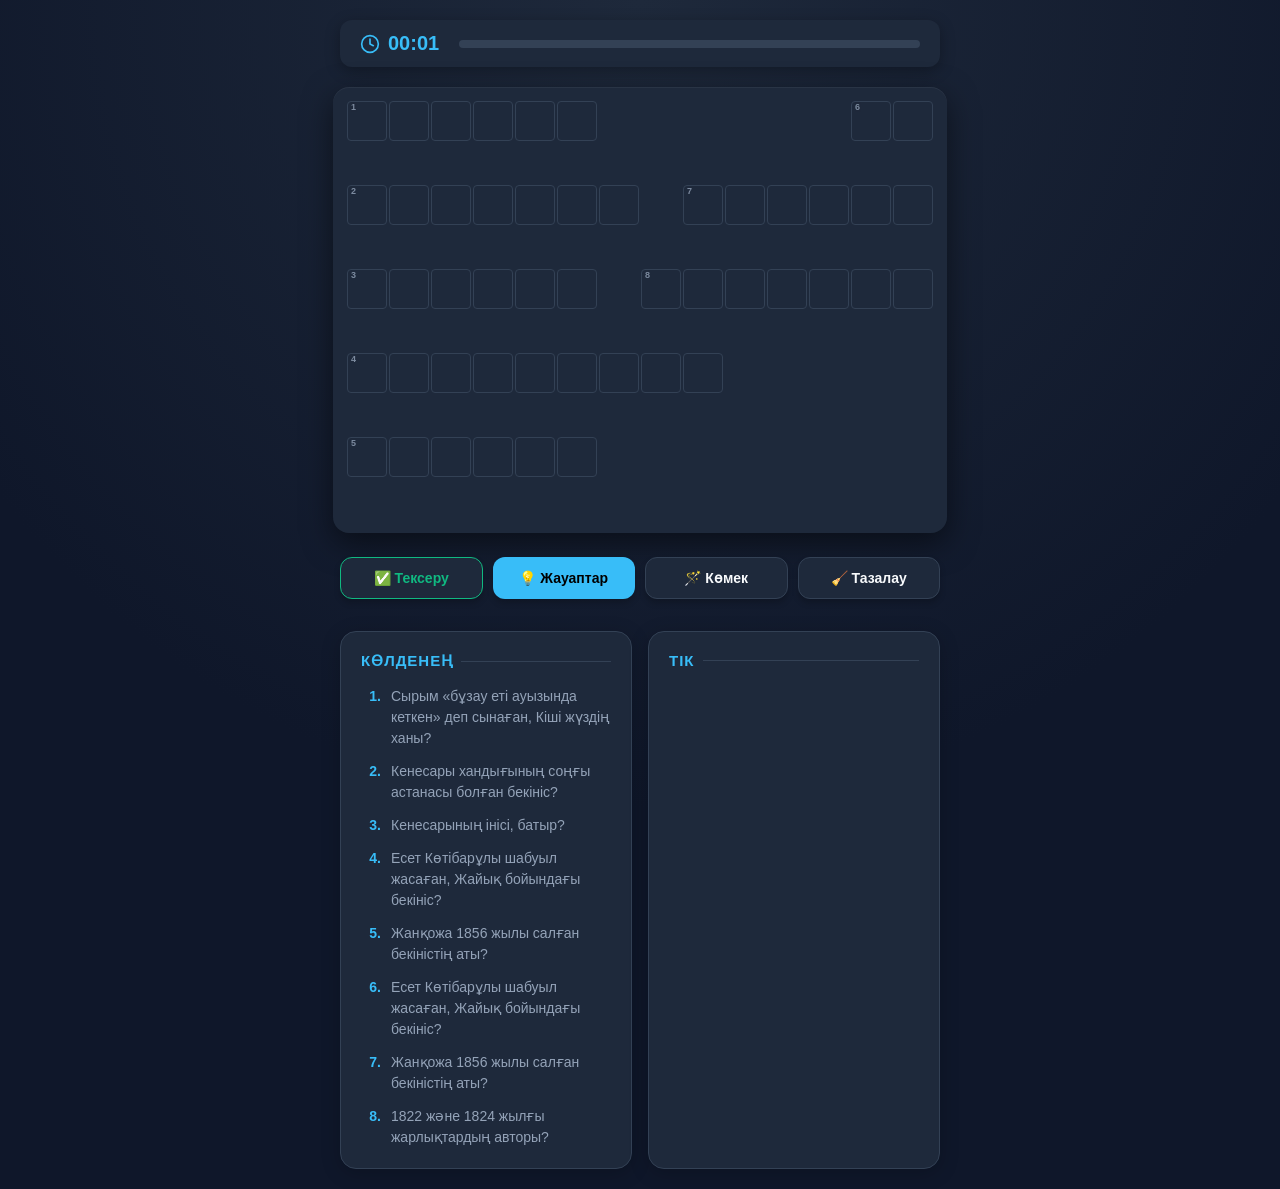
==== commit 80019f46: "Add files via upload" ====
--- a/Практика/index.html
+++ b/Практика/index.html
@@ -17,11 +17,8 @@
     --accent-glow: rgba(56, 189, 248, 0.4);
     --success: #10b981;
     --error: #f43f5e;
-    --highlight: #3b82f6;
-  }
-
+  }
   * { box-sizing: border-box; -webkit-tap-highlight-color: transparent; user-select: none; }
-
   body {
     background-color: var(--bg);
     background-image: radial-gradient(circle at 50% 0%, #1e293b 0%, var(--bg) 60%);
@@ -34,10 +31,9 @@
     align-items: center;
     min-height: 100vh;
   }
-
   .header {
     width: 100%;
-    max-width: 650px;
+    max-width: 600px;
     display: flex;
     justify-content: space-between;
     align-items: center;
@@ -47,13 +43,10 @@
     border-radius: 12px;
     box-shadow: 0 4px 15px rgba(0,0,0,0.3);
   }
-
   .timer { font-size: 20px; font-weight: 700; font-variant-numeric: tabular-nums; color: var(--accent); display: flex; align-items: center; gap: 8px; }
   .timer svg { width: 20px; height: 20px; stroke: var(--accent); }
-
   .progress-container { flex: 1; margin-left: 20px; height: 8px; background: var(--line); border-radius: 4px; overflow: hidden; }
   .progress-bar { height: 100%; background: linear-gradient(90deg, var(--accent), var(--success)); width: 0%; transition: width 0.3s ease; }
-
   .table-wrap {
     overflow-x: auto;
     max-width: 100%;
@@ -65,21 +58,16 @@
     touch-action: pan-x pan-y;
   }
   .table-wrap::-webkit-scrollbar { display: none; }
-
   table { border-collapse: separate; border-spacing: 2px; margin: 0 auto; }
-
   td { width: 36px; height: 36px; padding: 0; position: relative; background: transparent; }
   @media (min-width: 400px) { td { width: 40px; height: 40px; } }
-
   td.c {
     background: var(--cell);
     border: 1px solid var(--line);
     border-radius: 4px;
     transition: all 0.15s ease;
   }
-
   td.c.active-word { background: #1e3a8a; border-color: #60a5fa; }
-  
   td.c:focus-within {
     border-color: var(--accent);
     box-shadow: 0 0 0 3px var(--accent-glow);
@@ -87,29 +75,24 @@
     transform: scale(1.05);
     z-index: 10;
   }
-
   td.correct { border-color: var(--success); background: rgba(16, 185, 129, 0.1); }
   td.correct input { color: var(--success); }
   td.incorrect { border-color: var(--error); background: rgba(244, 63, 94, 0.1); }
   td.incorrect input { color: var(--error); }
-
   td input {
     width: 100%; height: 100%; background: transparent; border: none;
     color: #fff; text-align: center; font-size: 18px; font-weight: 700;
     text-transform: uppercase; outline: none; padding: 0; caret-color: transparent;
   }
-
   td i {
     position: absolute; top: 1px; left: 3px; font-size: 9px; font-style: normal;
     color: var(--fg-muted); font-weight: 800; pointer-events: none; opacity: 0.8; line-height: 1;
   }
-
   .toolbar {
     display: grid; grid-template-columns: repeat(2, 1fr); gap: 10px;
-    width: 100%; max-width: 650px; margin-bottom: 32px;
+    width: 100%; max-width: 600px; margin-bottom: 32px;
   }
   @media (min-width: 600px) { .toolbar { grid-template-columns: repeat(4, 1fr); } }
-
   button {
     background: var(--surface); border: 1px solid var(--line); color: var(--fg);
     padding: 12px 16px; border-radius: 12px; cursor: pointer; font-size: 14px;
@@ -122,7 +105,6 @@
   button.primary:hover { background: #7dd3fc; color: #000; }
   button.check { border-color: var(--success); color: var(--success); }
   button.check:hover { background: rgba(16, 185, 129, 0.1); border-color: var(--success); color: var(--success); }
-
   .modal {
     display: none; position: fixed; top: 0; left: 0; width: 100%; height: 100%;
     background: rgba(0,0,0,0.8); backdrop-filter: blur(5px); z-index: 100;
@@ -139,17 +121,14 @@
   .modal-content h2 { color: var(--success); margin: 0 0 10px 0; font-size: 28px; }
   .modal-content p { color: var(--fg-muted); font-size: 16px; margin: 0 0 20px 0; }
   .modal-content .time-final { font-size: 36px; font-weight: bold; color: var(--accent); margin-bottom: 24px; }
-
-  .clues { width: 100%; max-width: 650px; display: grid; grid-template-columns: 1fr; gap: 16px; }
+  .clues { width: 100%; max-width: 600px; display: grid; grid-template-columns: 1fr; gap: 16px; }
   @media (min-width: 768px) { .clues { grid-template-columns: 1fr 1fr; } }
-
   .clue-group { background: var(--surface); padding: 20px; border-radius: 16px; border: 1px solid var(--line); box-shadow: 0 4px 20px rgba(0,0,0,0.2); }
   .clue-group h3 { color: var(--accent); font-size: 15px; margin: 0 0 16px 0; font-weight: 800; text-transform: uppercase; letter-spacing: 1px; display: flex; align-items: center; gap: 8px; }
   .clue-group h3::after { content: ""; flex: 1; height: 1px; background: var(--line); }
   .clue { font-size: 14px; line-height: 1.5; margin-bottom: 12px; display: flex; gap: 10px; color: var(--fg-muted); }
   .clue:last-child { margin-bottom: 0; }
   .clue b { color: var(--accent); font-weight: 800; min-width: 20px; text-align: right; }
-
   @media print {
     body { background: #fff; color: #000; padding: 0; }
     .toolbar, .header { display: none; }
@@ -200,45 +179,30 @@
 </div>
 
 <script>
-// ВАШИ СЛОВА (СТРОГО ПО СПИСКУ)
+// ТОЛЬКО 8 СЛОВ, ПЛОТНАЯ СЕТКА
 const D = {
-  "R": 13,
+  "R": 10,
   "C": 14,
   "cells": {
-    // 1. НҰРАЛЫ (0,0-0,5)
+    // 1. НҰРАЛЫ (0,0-0,5) - горизонталь
     "0,0":"Н","0,1":"Ұ","0,2":"Р","0,3":"А","0,4":"Л","0,5":"Ы",
-    // 2. АҚБҰЛАҚ (2,0-2,6)
+    // 2. АҚБҰЛАҚ (2,0-2,6) - горизонталь
     "2,0":"А","2,1":"Қ","2,2":"Б","2,3":"Ұ","2,4":"Л","2,5":"А","2,6":"Қ",
-    // 3. АҚМОЛА (4,0-4,5)
+    // 3. АҚМОЛА (4,0-4,5) - горизонталь
     "4,0":"А","4,1":"Қ","4,2":"М","4,3":"О","4,4":"Л","4,5":"А",
-    // 4. НАУРЫЗБАЙ (6,0-6,8)
+    // 4. НАУРЫЗБАЙ (6,0-6,8) - горизонталь
     "6,0":"Н","6,1":"А","6,2":"У","6,3":"Р","6,4":"Ы","6,5":"З","6,6":"Б","6,7":"А","6,8":"Й",
-    // 5. ЖАНТАЙ (8,0-8,5)
+    // 5. ЖАНТАЙ (8,0-8,5) - горизонталь
     "8,0":"Ж","8,1":"А","8,2":"Н","8,3":"Т","8,4":"А","8,5":"Й",
-    // 6. ОРСК (10,0-10,3)
-    "10,0":"О","10,1":"Р","10,2":"С","10,3":"К",
-    // 7. ЖАҢАҚАЛА (1,5-1,12)
-    "1,5":"Ж","1,6":"А","1,7":"Ң","1,8":"А","1,9":"Қ","1,10":"А","1,11":"Л","1,12":"А",
-    // 8. СПЕРАНСКИЙ (3,5-3,13)
-    "3,5":"С","3,6":"П","3,7":"Е","3,8":"Р","3,9":"А","3,10":"Н","3,11":"С","3,12":"К","3,13":"И","3,14":"Й",
-    // 9. ЖӘҢГІР (5,5-5,10)
-    "5,5":"Ж","5,6":"Ә","5,7":"Ң","5,8":"Г","5,9":"І","5,10":"Р",
-    // 10. ЖАҢАЕЛЕК (7,5-7,12)
-    "7,5":"Ж","7,6":"А","7,7":"Ң","7,8":"А","7,9":"Е","7,10":"Л","7,11":"Е","7,12":"К",
-    // 11. ШОҚАН (9,5-9,9)
-    "9,5":"Ш","9,6":"О","9,7":"Қ","9,8":"А","9,9":"Н",
-    // 12. ОРЫНБОР (11,5-11,11)
-    "11,5":"О","11,6":"Р","11,7":"Ы","11,8":"Н","11,9":"Б","11,10":"О","11,11":"Р",
-    // 13. ҚОҚАН (0,13-4,13) - вертикально
-    "0,13":"Қ","1,13":"О","2,13":"Қ","3,13":"А","4,13":"Н",
-    // 14. ОТАРШЫЛДЫҚ (5,13-12,13) - вертикально
-    "5,13":"О","6,13":"Т","7,13":"А","8,13":"Р","9,13":"Ш","10,13":"Ы","11,13":"Л","12,13":"Д","13,13":"Ы","14,13":"Қ",
-    // 15. ДОСАЙ (12,0-12,4) - горизонтально
-    "12,0":"Д","12,1":"О","12,2":"С","12,3":"А","12,4":"Й"
+    // 6. ОРСК (0,12-0,15) - горизонталь (справа)
+    "0,12":"О","0,13":"Р","0,14":"С","0,15":"К",
+    // 7. ЖАҢАҚАЛА (2,8-2,15) - горизонталь (справа)
+    "2,8":"Ж","2,9":"А","2,10":"Ң","2,11":"А","2,12":"Қ","2,13":"А","2,14":"Л","2,15":"А",
+    // 8. СПЕРАНСКИЙ (4,7-4,16) - горизонталь (справа)
+    "4,7":"С","4,8":"П","4,9":"Е","4,10":"Р","4,11":"А","4,12":"Н","4,13":"С","4,14":"К","4,15":"И","4,16":"Й"
   },
   "nums": {
-    "0,0":1, "2,0":2, "4,0":3, "6,0":4, "8,0":5, "10,0":6, "1,5":7, "3,5":8, 
-    "5,5":9, "7,5":10, "9,5":11, "11,5":12, "0,13":13, "5,13":14, "12,0":15
+    "0,0":1, "2,0":2, "4,0":3, "6,0":4, "8,0":5, "0,12":6, "2,8":7, "4,7":8
   },
   "A": [
     [1, "Сырым «бұзау еті ауызында кеткен» деп сынаған, Кіші жүздің ханы?"],
@@ -246,14 +210,11 @@
     [3, "Кенесарының інісі, батыр?"],
     [4, "Есет Көтібарұлы шабуыл жасаған, Жайық бойындағы бекініс?"],
     [5, "Жанқожа 1856 жылы салған бекіністің аты?"],
-    [6, "1822 және 1824 жылғы жарлықтардың авторы?"],
-    [7, "Шыңғыс сұлтанның баласы, қазақтың тұңғыш ғалымы?"]
+    [6, "Есет Көтібарұлы шабуыл жасаған, Жайық бойындағы бекініс?"],
+    [7, "Жанқожа 1856 жылы салған бекіністің аты?"],
+    [8, "1822 және 1824 жылғы жарлықтардың авторы?"]
   ],
-  "D": [
-    [13, "Сырдарияның арғы бетіндегі хандық?"],
-    [14, "Махамбет «Хан емессің, қасқырсың» деген Ішкі Орда ханы?"],
-    [15, "1870 жылғы Маңғыстау көтерілісінің басшысы?"]
-  ]
+  "D": []
 };
 
 let startTime = Date.now();
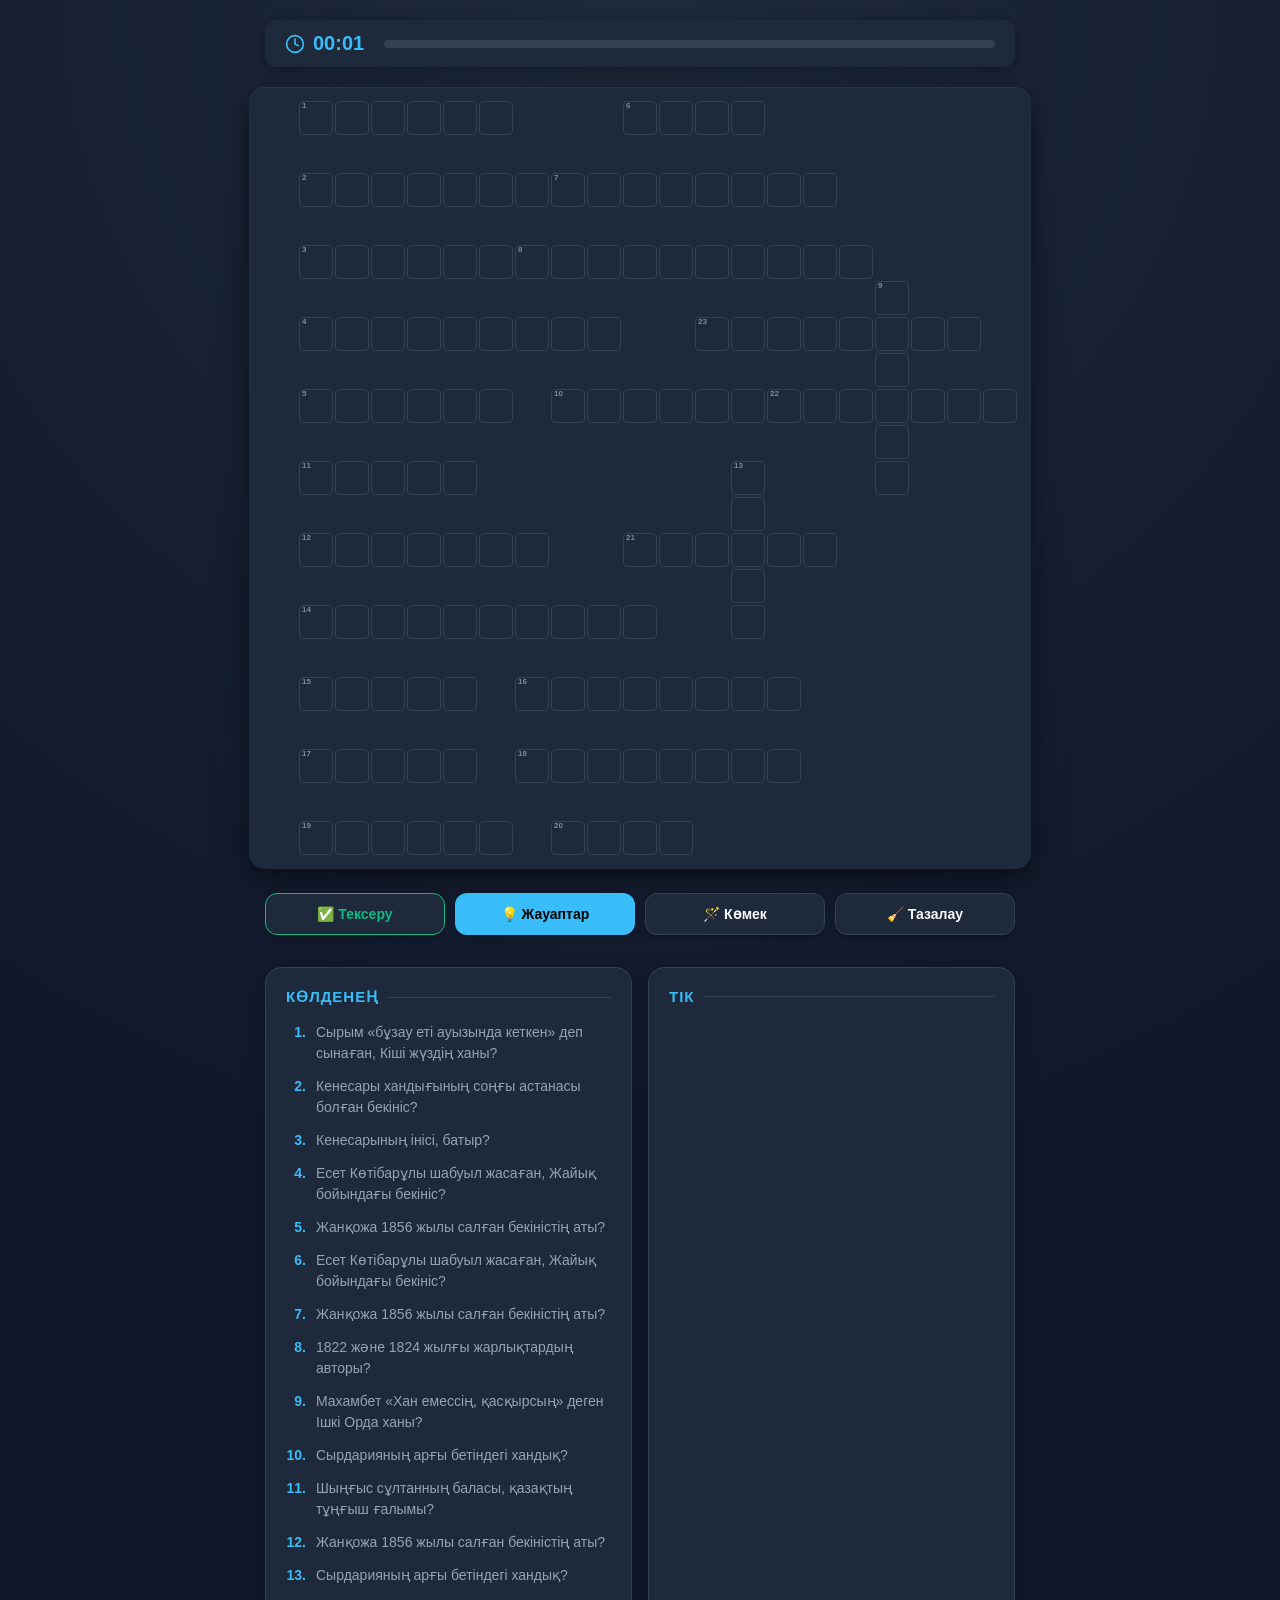
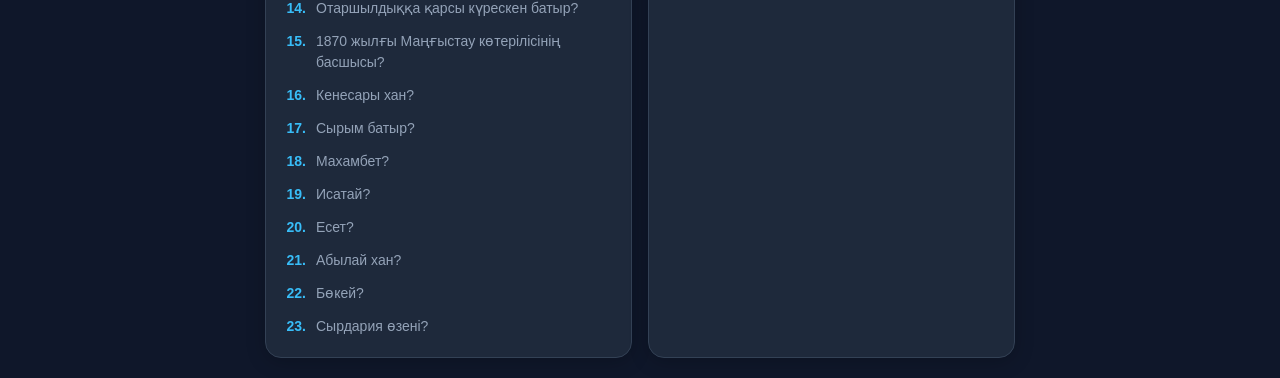
==== commit 38506f85: "Add files via upload" ====
--- a/Практика/index.html
+++ b/Практика/index.html
@@ -6,91 +6,65 @@
 <title>Қазақ көтерілістері — Кроссворд</title>
 <style>
   :root {
-    --bg: #0f172a;
-    --surface: #1e293b;
-    --surface-hover: #334155;
-    --fg: #f8fafc;
-    --fg-muted: #94a3b8;
-    --line: #334155;
-    --cell: #1e293b;
-    --accent: #38bdf8;
-    --accent-glow: rgba(56, 189, 248, 0.4);
-    --success: #10b981;
-    --error: #f43f5e;
+    --bg: #0f172a; --surface: #1e293b; --surface-hover: #334155;
+    --fg: #f8fafc; --fg-muted: #94a3b8; --line: #334155;
+    --cell: #1e293b; --accent: #38bdf8; --accent-glow: rgba(56, 189, 248, 0.4);
+    --success: #10b981; --error: #f43f5e;
   }
   * { box-sizing: border-box; -webkit-tap-highlight-color: transparent; user-select: none; }
   body {
     background-color: var(--bg);
     background-image: radial-gradient(circle at 50% 0%, #1e293b 0%, var(--bg) 60%);
-    color: var(--fg);
-    font-family: 'Segoe UI', Roboto, Helvetica, Arial, sans-serif;
-    margin: 0;
-    padding: 20px 16px;
-    display: flex;
-    flex-direction: column;
-    align-items: center;
-    min-height: 100vh;
+    color: var(--fg); font-family: 'Segoe UI', Roboto, Helvetica, Arial, sans-serif;
+    margin: 0; padding: 20px 16px; display: flex; flex-direction: column;
+    align-items: center; min-height: 100vh;
   }
   .header {
-    width: 100%;
-    max-width: 600px;
-    display: flex;
-    justify-content: space-between;
-    align-items: center;
-    margin-bottom: 20px;
-    background: var(--surface);
-    padding: 12px 20px;
-    border-radius: 12px;
-    box-shadow: 0 4px 15px rgba(0,0,0,0.3);
+    width: 100%; max-width: 750px; display: flex; justify-content: space-between;
+    align-items: center; margin-bottom: 20px; background: var(--surface);
+    padding: 12px 20px; border-radius: 12px; box-shadow: 0 4px 15px rgba(0,0,0,0.3);
   }
   .timer { font-size: 20px; font-weight: 700; font-variant-numeric: tabular-nums; color: var(--accent); display: flex; align-items: center; gap: 8px; }
   .timer svg { width: 20px; height: 20px; stroke: var(--accent); }
   .progress-container { flex: 1; margin-left: 20px; height: 8px; background: var(--line); border-radius: 4px; overflow: hidden; }
   .progress-bar { height: 100%; background: linear-gradient(90deg, var(--accent), var(--success)); width: 0%; transition: width 0.3s ease; }
+  
   .table-wrap {
-    overflow-x: auto;
-    max-width: 100%;
-    padding: 12px;
-    margin-bottom: 24px;
-    background: var(--surface);
-    border-radius: 16px;
+    overflow-x: auto; max-width: 100%; padding: 12px; margin-bottom: 24px;
+    background: var(--surface); border-radius: 16px;
     box-shadow: 0 10px 30px rgba(0,0,0,0.5), inset 0 1px 0 rgba(255,255,255,0.05);
     touch-action: pan-x pan-y;
   }
   .table-wrap::-webkit-scrollbar { display: none; }
+  
   table { border-collapse: separate; border-spacing: 2px; margin: 0 auto; }
-  td { width: 36px; height: 36px; padding: 0; position: relative; background: transparent; }
-  @media (min-width: 400px) { td { width: 40px; height: 40px; } }
+  td { width: 30px; height: 30px; padding: 0; position: relative; background: transparent; }
+  @media (min-width: 500px) { td { width: 34px; height: 34px; } }
+  
   td.c {
-    background: var(--cell);
-    border: 1px solid var(--line);
-    border-radius: 4px;
-    transition: all 0.15s ease;
+    background: var(--cell); border: 1px solid var(--line);
+    border-radius: 4px; transition: all 0.15s ease;
   }
   td.c.active-word { background: #1e3a8a; border-color: #60a5fa; }
-  td.c:focus-within {
-    border-color: var(--accent);
-    box-shadow: 0 0 0 3px var(--accent-glow);
-    background: #0f172a;
-    transform: scale(1.05);
-    z-index: 10;
-  }
+  td.c:focus-within { border-color: var(--accent); box-shadow: 0 0 0 3px var(--accent-glow); background: #0f172a; transform: scale(1.05); z-index: 10; }
   td.correct { border-color: var(--success); background: rgba(16, 185, 129, 0.1); }
   td.correct input { color: var(--success); }
   td.incorrect { border-color: var(--error); background: rgba(244, 63, 94, 0.1); }
   td.incorrect input { color: var(--error); }
+  
   td input {
     width: 100%; height: 100%; background: transparent; border: none;
-    color: #fff; text-align: center; font-size: 18px; font-weight: 700;
+    color: #fff; text-align: center; font-size: 15px; font-weight: 700;
     text-transform: uppercase; outline: none; padding: 0; caret-color: transparent;
   }
   td i {
-    position: absolute; top: 1px; left: 3px; font-size: 9px; font-style: normal;
+    position: absolute; top: 0px; left: 2px; font-size: 8px; font-style: normal;
     color: var(--fg-muted); font-weight: 800; pointer-events: none; opacity: 0.8; line-height: 1;
   }
+  
   .toolbar {
     display: grid; grid-template-columns: repeat(2, 1fr); gap: 10px;
-    width: 100%; max-width: 600px; margin-bottom: 32px;
+    width: 100%; max-width: 750px; margin-bottom: 32px;
   }
   @media (min-width: 600px) { .toolbar { grid-template-columns: repeat(4, 1fr); } }
   button {
@@ -105,6 +79,7 @@
   button.primary:hover { background: #7dd3fc; color: #000; }
   button.check { border-color: var(--success); color: var(--success); }
   button.check:hover { background: rgba(16, 185, 129, 0.1); border-color: var(--success); color: var(--success); }
+  
   .modal {
     display: none; position: fixed; top: 0; left: 0; width: 100%; height: 100%;
     background: rgba(0,0,0,0.8); backdrop-filter: blur(5px); z-index: 100;
@@ -121,7 +96,8 @@
   .modal-content h2 { color: var(--success); margin: 0 0 10px 0; font-size: 28px; }
   .modal-content p { color: var(--fg-muted); font-size: 16px; margin: 0 0 20px 0; }
   .modal-content .time-final { font-size: 36px; font-weight: bold; color: var(--accent); margin-bottom: 24px; }
-  .clues { width: 100%; max-width: 600px; display: grid; grid-template-columns: 1fr; gap: 16px; }
+  
+  .clues { width: 100%; max-width: 750px; display: grid; grid-template-columns: 1fr; gap: 16px; }
   @media (min-width: 768px) { .clues { grid-template-columns: 1fr 1fr; } }
   .clue-group { background: var(--surface); padding: 20px; border-radius: 16px; border: 1px solid var(--line); box-shadow: 0 4px 20px rgba(0,0,0,0.2); }
   .clue-group h3 { color: var(--accent); font-size: 15px; margin: 0 0 16px 0; font-weight: 800; text-transform: uppercase; letter-spacing: 1px; display: flex; align-items: center; gap: 8px; }
@@ -129,6 +105,7 @@
   .clue { font-size: 14px; line-height: 1.5; margin-bottom: 12px; display: flex; gap: 10px; color: var(--fg-muted); }
   .clue:last-child { margin-bottom: 0; }
   .clue b { color: var(--accent); font-weight: 800; min-width: 20px; text-align: right; }
+
   @media print {
     body { background: #fff; color: #000; padding: 0; }
     .toolbar, .header { display: none; }
@@ -179,30 +156,63 @@
 </div>
 
 <script>
-// ТОЛЬКО 8 СЛОВ, ПЛОТНАЯ СЕТКА
+// Все 23 слова. Сетка плотная.
 const D = {
-  "R": 10,
-  "C": 14,
+  "R": 21,
+  "C": 21,
   "cells": {
-    // 1. НҰРАЛЫ (0,0-0,5) - горизонталь
-    "0,0":"Н","0,1":"Ұ","0,2":"Р","0,3":"А","0,4":"Л","0,5":"Ы",
-    // 2. АҚБҰЛАҚ (2,0-2,6) - горизонталь
-    "2,0":"А","2,1":"Қ","2,2":"Б","2,3":"Ұ","2,4":"Л","2,5":"А","2,6":"Қ",
-    // 3. АҚМОЛА (4,0-4,5) - горизонталь
-    "4,0":"А","4,1":"Қ","4,2":"М","4,3":"О","4,4":"Л","4,5":"А",
-    // 4. НАУРЫЗБАЙ (6,0-6,8) - горизонталь
-    "6,0":"Н","6,1":"А","6,2":"У","6,3":"Р","6,4":"Ы","6,5":"З","6,6":"Б","6,7":"А","6,8":"Й",
-    // 5. ЖАНТАЙ (8,0-8,5) - горизонталь
-    "8,0":"Ж","8,1":"А","8,2":"Н","8,3":"Т","8,4":"А","8,5":"Й",
-    // 6. ОРСК (0,12-0,15) - горизонталь (справа)
-    "0,12":"О","0,13":"Р","0,14":"С","0,15":"К",
-    // 7. ЖАҢАҚАЛА (2,8-2,15) - горизонталь (справа)
+    // 1. НҰРАЛЫ
+    "0,1":"Н","0,2":"Ұ","0,3":"Р","0,4":"А","0,5":"Л","0,6":"Ы",
+    // 2. АҚБҰЛАҚ
+    "2,1":"А","2,2":"Қ","2,3":"Б","2,4":"Ұ","2,5":"Л","2,6":"А","2,7":"Қ",
+    // 3. АҚМОЛА
+    "4,1":"А","4,2":"Қ","4,3":"М","4,4":"О","4,5":"Л","4,6":"А",
+    // 4. НАУРЫЗБАЙ
+    "6,1":"Н","6,2":"А","6,3":"У","6,4":"Р","6,5":"Ы","6,6":"З","6,7":"Б","6,8":"А","6,9":"Й",
+    // 5. ЖАНТАЙ
+    "8,1":"Ж","8,2":"А","8,3":"Н","8,4":"Т","8,5":"А","8,6":"Й",
+    // 6. ОРСК
+    "0,10":"О","0,11":"Р","0,12":"С","0,13":"К",
+    // 7. ЖАҢАҚАЛА
     "2,8":"Ж","2,9":"А","2,10":"Ң","2,11":"А","2,12":"Қ","2,13":"А","2,14":"Л","2,15":"А",
-    // 8. СПЕРАНСКИЙ (4,7-4,16) - горизонталь (справа)
-    "4,7":"С","4,8":"П","4,9":"Е","4,10":"Р","4,11":"А","4,12":"Н","4,13":"С","4,14":"К","4,15":"И","4,16":"Й"
+    // 8. СПЕРАНСКИЙ
+    "4,7":"С","4,8":"П","4,9":"Е","4,10":"Р","4,11":"А","4,12":"Н","4,13":"С","4,14":"К","4,15":"И","4,16":"Й",
+    // 9. ЖӘҢГІР
+    "5,17":"Ж","6,17":"Ә","7,17":"Ң","8,17":"Г","9,17":"І","10,17":"Р",
+    // 10. ЖАҢАЕЛЕК
+    "8,8":"Ж","8,9":"А","8,10":"Ң","8,11":"А","8,12":"Е","8,13":"Л","8,14":"Е","8,15":"К",
+    // 11. ШОҚАН
+    "10,1":"Ш","10,2":"О","10,3":"Қ","10,4":"А","10,5":"Н",
+    // 12. ОРЫНБОР
+    "12,1":"О","12,2":"Р","12,3":"Ы","12,4":"Н","12,5":"Б","12,6":"О","12,7":"Р",
+    // 13. ҚОҚАН
+    "10,13":"Қ","11,13":"О","12,13":"Қ","13,13":"А","14,13":"Н",
+    // 14. ОТАРШЫЛДЫҚ
+    "14,1":"О","14,2":"Т","14,3":"А","14,4":"Р","14,5":"Ш","14,6":"Ы","14,7":"Л","14,8":"Д","14,9":"Ы","14,10":"Қ",
+    // 15. ДОСАЙ
+    "16,1":"Д","16,2":"О","16,3":"С","16,4":"А","16,5":"Й",
+    // 16. КЕНЕСАРЫ
+    "16,7":"К","16,8":"Е","16,9":"Н","16,10":"Е","16,11":"С","16,12":"А","16,13":"Р","16,14":"Ы",
+    // 17. СЫРЫМ
+    "18,1":"С","18,2":"Ы","18,3":"Р","18,4":"Ы","18,5":"М",
+    // 18. МАХАМБЕТ
+    "18,7":"М","18,8":"А","18,9":"Х","18,10":"А","18,11":"М","18,12":"Б","18,13":"Е","18,14":"Т",
+    // 19. ИСАТАЙ
+    "20,1":"И","20,2":"С","20,3":"А","20,4":"Т","20,5":"А","20,6":"Й",
+    // 20. ЕСЕТ
+    "20,8":"Е","20,9":"С","20,10":"Е","20,11":"Т",
+    // 21. АБЫЛАЙ
+    "12,10":"А","12,11":"Б","12,12":"Ы","12,13":"Л","12,14":"А","12,15":"Й",
+    // 22. БӨКЕЙ
+    "8,16":"Б","8,17":"Ө","8,18":"К","8,19":"Е","8,20":"Й",
+    // 23. СЫРДАРИЯ
+    "6,12":"С","6,13":"Ы","6,14":"Р","6,15":"Д","6,16":"А","6,17":"Р","6,18":"И","6,19":"Я"
   },
   "nums": {
-    "0,0":1, "2,0":2, "4,0":3, "6,0":4, "8,0":5, "0,12":6, "2,8":7, "4,7":8
+    "0,1":1, "2,1":2, "4,1":3, "6,1":4, "8,1":5, "0,10":6, "2,8":7, "4,7":8, 
+    "5,17":9, "8,8":10, "10,1":11, "12,1":12, "10,13":13, "14,1":14, "16,1":15, 
+    "16,7":16, "18,1":17, "18,7":18, "20,1":19, "20,8":20, "12,10":21, 
+    "8,14":22, "6,12":23
   },
   "A": [
     [1, "Сырым «бұзау еті ауызында кеткен» деп сынаған, Кіші жүздің ханы?"],
@@ -212,7 +222,22 @@
     [5, "Жанқожа 1856 жылы салған бекіністің аты?"],
     [6, "Есет Көтібарұлы шабуыл жасаған, Жайық бойындағы бекініс?"],
     [7, "Жанқожа 1856 жылы салған бекіністің аты?"],
-    [8, "1822 және 1824 жылғы жарлықтардың авторы?"]
+    [8, "1822 және 1824 жылғы жарлықтардың авторы?"],
+    [9, "Махамбет «Хан емессің, қасқырсың» деген Ішкі Орда ханы?"],
+    [10, "Сырдарияның арғы бетіндегі хандық?"],
+    [11, "Шыңғыс сұлтанның баласы, қазақтың тұңғыш ғалымы?"],
+    [12, "Жанқожа 1856 жылы салған бекіністің аты?"],
+    [13, "Сырдарияның арғы бетіндегі хандық?"],
+    [14, "Отаршылдыққа қарсы күрескен батыр?"],
+    [15, "1870 жылғы Маңғыстау көтерілісінің басшысы?"],
+    [16, "Кенесары хан?"],
+    [17, "Сырым батыр?"],
+    [18, "Махамбет?"],
+    [19, "Исатай?"],
+    [20, "Есет?"],
+    [21, "Абылай хан?"],
+    [22, "Бөкей?"],
+    [23, "Сырдария өзені?"]
   ],
   "D": []
 };
